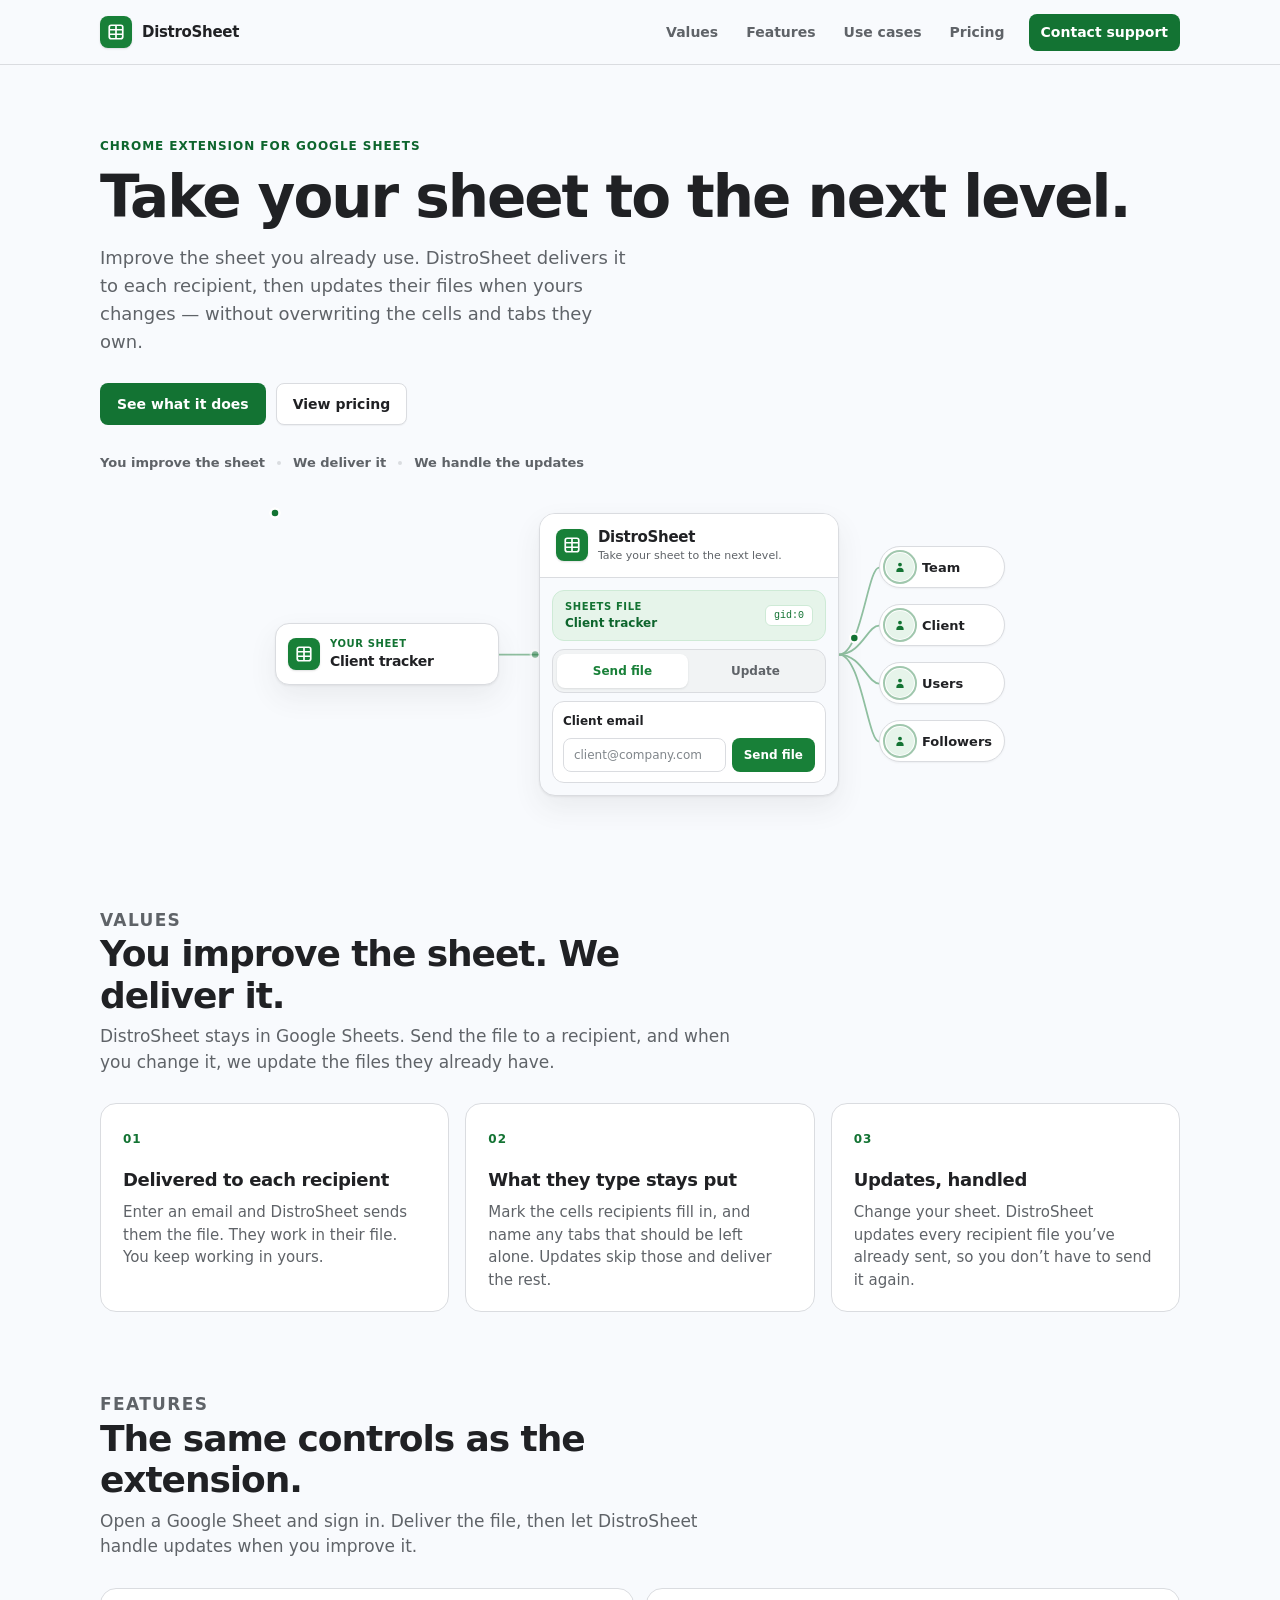
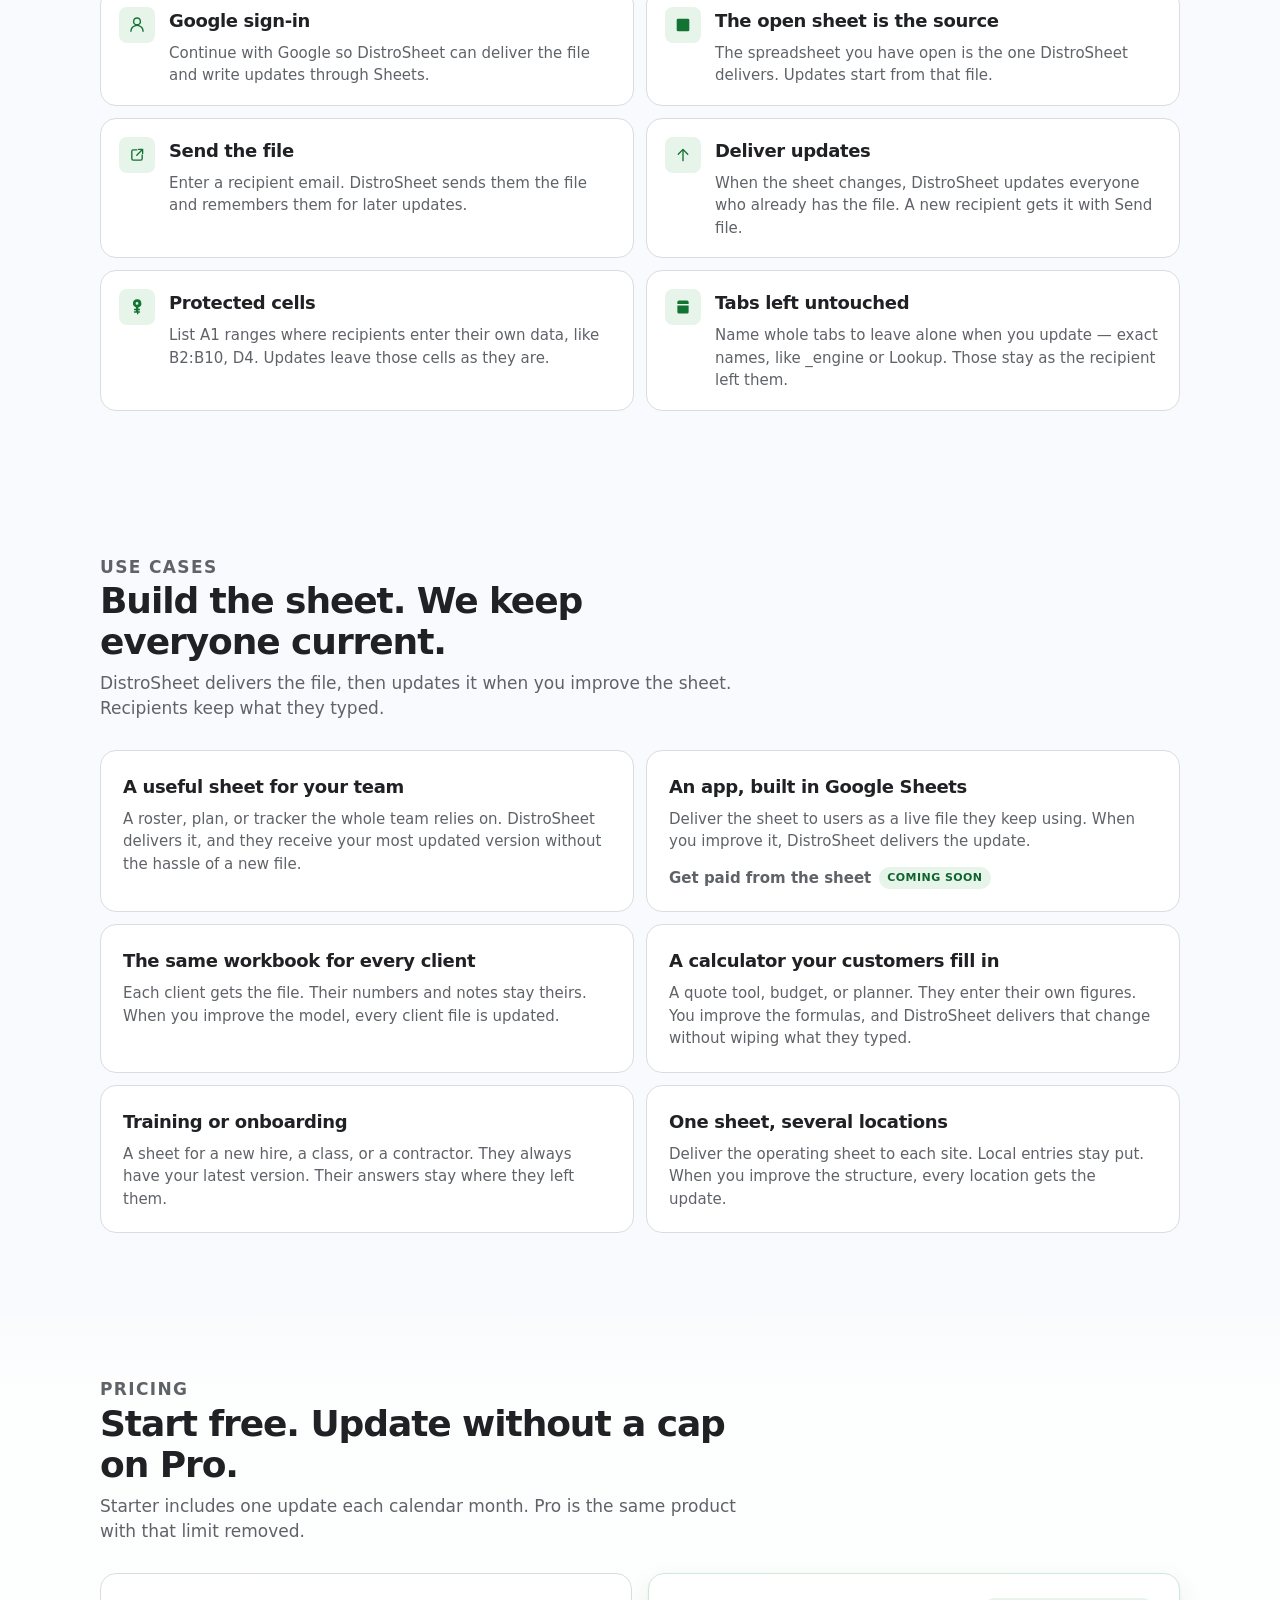
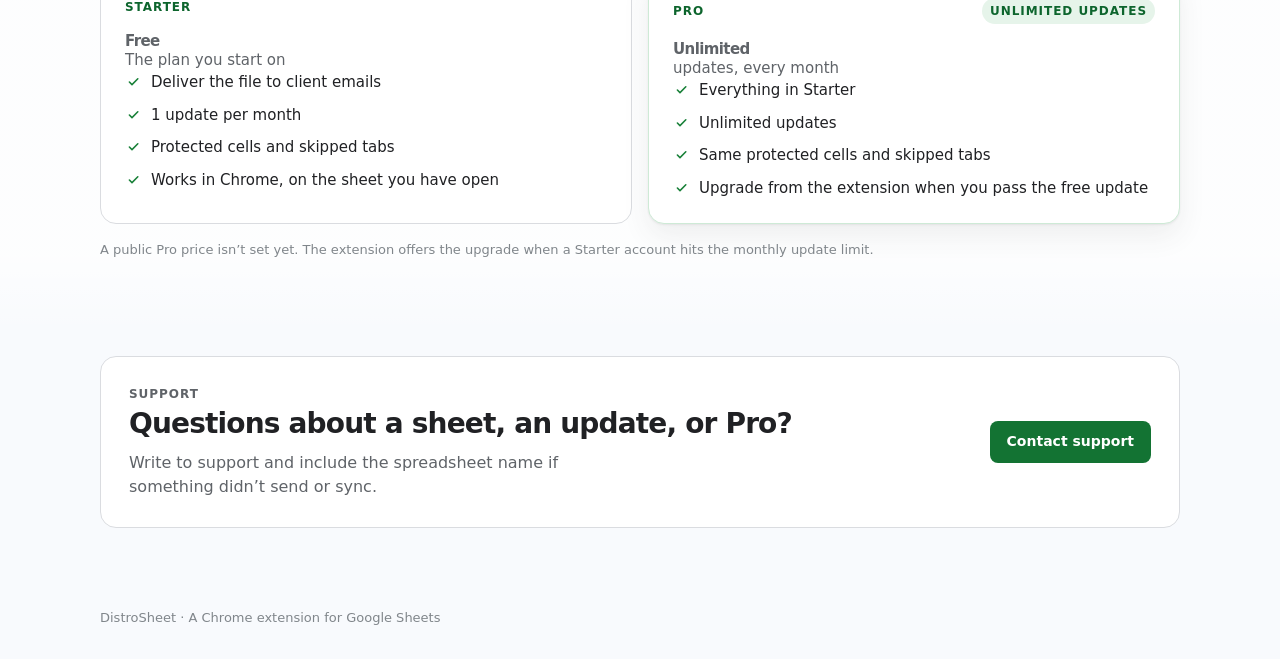
==== index.html @ d527580c "v1" ====
<!doctype html>
<html lang="en">
  <head>
    <meta charset="utf-8" />
    <meta name="viewport" content="width=device-width, initial-scale=1" />
    <title>DistroSheet — Take your sheet to the next level</title>
    <meta
      name="description"
      content="DistroSheet delivers your Google Sheet to each recipient and keeps their files up to date when you improve yours, without overwriting the cells and tabs they own."
    />
    <meta name="theme-color" content="#137333" />
    <link rel="icon" href="/favicon.svg" type="image/svg+xml" />
    <meta property="og:title" content="DistroSheet — Take your sheet to the next level" />
    <meta
      property="og:description"
      content="Improve the sheet. DistroSheet delivers it to each recipient and updates their files when yours changes."
    />
    <meta property="og:type" content="website" />
    <link rel="stylesheet" href="/styles.css?v=11" />
  </head>
  <body>
    <a class="skip" href="#main">Skip to content</a>

    <header class="site-header">
      <div class="wrap header-inner">
        <a class="brand" href="#top">
          <span class="brand-mark" aria-hidden="true">
            <svg viewBox="0 0 16 16" width="18" height="18" fill="none" aria-hidden="true">
              <rect x="2" y="2" width="12" height="12" rx="1.75" stroke="#fff" stroke-width="1.5"/>
              <path d="M2 6h12M2 10h12M8 2v12" stroke="#fff" stroke-width="1.5"/>
            </svg>
          </span>
          <span class="brand-name">DistroSheet</span>
        </a>

        <button
          class="menu-button"
          type="button"
          data-menu-button
          aria-expanded="false"
          aria-controls="site-nav"
          aria-label="Open menu"
        >
          <svg viewBox="0 0 20 20" width="18" height="18" fill="currentColor" aria-hidden="true">
            <path fill-rule="evenodd" d="M2 4.75A.75.75 0 012.75 4h14.5a.75.75 0 010 1.5H2.75A.75.75 0 012 4.75zM2 10a.75.75 0 01.75-.75h14.5a.75.75 0 010 1.5H2.75A.75.75 0 012 10zm0 5.25a.75.75 0 01.75-.75h14.5a.75.75 0 010 1.5H2.75a.75.75 0 01-.75-.75z" clip-rule="evenodd" />
          </svg>
        </button>

        <nav id="site-nav" class="nav" data-menu>
          <a href="#values">Values</a>
          <a href="#features">Features</a>
          <a href="#use-cases">Use cases</a>
          <a href="#pricing">Pricing</a>
          <a class="nav-contact" href="#contact">Contact support</a>
        </nav>
      </div>
    </header>

    <main id="main">
      <section class="hero" id="top">
        <div class="wrap hero-grid">
          <div>
            <p class="kicker">Chrome extension for Google Sheets</p>
            <h1>Take your sheet to the next level.</h1>
            <p class="lede">
              Improve the sheet you already use. DistroSheet delivers it to each
              recipient, then updates their files when yours changes — without
              overwriting the cells and tabs they own.
            </p>
            <div class="hero-actions">
              <a class="button button-primary" href="#features">See what it does</a>
              <a class="button button-secondary" href="#pricing">View pricing</a>
            </div>
            <ul class="facts">
              <li>You improve the sheet</li>
              <li>We deliver it</li>
              <li>We handle the updates</li>
            </ul>
          </div>

          <div class="hero-stage" data-routes>
            <svg class="routes" aria-hidden="true"></svg>
            <div class="project" data-project>
              <span class="brand-mark" aria-hidden="true">
                <svg viewBox="0 0 16 16" width="18" height="18" fill="none">
                  <rect x="2" y="2" width="12" height="12" rx="1.75" stroke="#fff" stroke-width="1.5"/>
                  <path d="M2 6h12M2 10h12M8 2v12" stroke="#fff" stroke-width="1.5"/>
                </svg>
              </span>
              <span>
                <small>Your sheet</small>
                <strong data-sheet-name>Client tracker</strong>
              </span>
            </div>
          <div class="mock" data-mock aria-hidden="false">
            <div class="mock-bar">
              <span class="brand-mark" aria-hidden="true">
                <svg viewBox="0 0 16 16" width="18" height="18" fill="none" aria-hidden="true">
                  <rect x="2" y="2" width="12" height="12" rx="1.75" stroke="#fff" stroke-width="1.5"/>
                  <path d="M2 6h12M2 10h12M8 2v12" stroke="#fff" stroke-width="1.5"/>
                </svg>
              </span>
              <div>
                <strong>DistroSheet</strong>
                <span>Take your sheet to the next level.</span>
              </div>
            </div>
            <div class="mock-body">
              <div class="sheet-chip">
                <div>
                  <small>Sheets file</small>
                  <strong>Client tracker</strong>
                </div>
                <span class="gid">gid:0</span>
              </div>

              <div class="segment" role="tablist" aria-label="Preview of the extension">
                <button type="button" role="tab" data-mock-tab="send" aria-selected="true">
                  Send file
                </button>
                <button type="button" role="tab" data-mock-tab="publish" aria-selected="false">
                  Update
                </button>
              </div>

              <div class="panel" role="tabpanel" data-mock-panel="send">
                <p>Client email</p>
                <div class="fake-field">
                  <span>client@company.com</span>
                  <b>Send file</b>
                </div>
              </div>

              <div class="panel" role="tabpanel" data-mock-panel="publish" hidden>
                <p>Update everyone who already has the file</p>
                <span class="publish-note">Tabs like _engine stay untouched.</span>
                <span class="publish-go">Deliver update <em>All recipients</em></span>
              </div>
            </div>
          </div>
            <ul class="recipients" aria-hidden="true">
              <li data-person data-slot="team">
                <span class="avatar">
                  <svg viewBox="0 0 20 20" width="14" height="14" fill="currentColor">
                    <path d="M10 9.25a2.75 2.75 0 100-5.5 2.75 2.75 0 000 5.5zM4.75 16.25a5.25 5.25 0 0110.5 0 .75.75 0 01-.75.75h-9a.75.75 0 01-.75-.75z"/>
                  </svg>
                </span>
                <span class="who">Team</span>
              </li>
              <li data-person data-slot="client">
                <span class="avatar">
                  <svg viewBox="0 0 20 20" width="14" height="14" fill="currentColor">
                    <path d="M10 9.25a2.75 2.75 0 100-5.5 2.75 2.75 0 000 5.5zM4.75 16.25a5.25 5.25 0 0110.5 0 .75.75 0 01-.75.75h-9a.75.75 0 01-.75-.75z"/>
                  </svg>
                </span>
                <span class="who">Client</span>
              </li>
              <li data-person data-slot="users">
                <span class="avatar">
                  <svg viewBox="0 0 20 20" width="14" height="14" fill="currentColor">
                    <path d="M10 9.25a2.75 2.75 0 100-5.5 2.75 2.75 0 000 5.5zM4.75 16.25a5.25 5.25 0 0110.5 0 .75.75 0 01-.75.75h-9a.75.75 0 01-.75-.75z"/>
                  </svg>
                </span>
                <span class="who">Users</span>
              </li>
              <li data-person data-slot="followers">
                <span class="avatar">
                  <svg viewBox="0 0 20 20" width="14" height="14" fill="currentColor">
                    <path d="M10 9.25a2.75 2.75 0 100-5.5 2.75 2.75 0 000 5.5zM4.75 16.25a5.25 5.25 0 0110.5 0 .75.75 0 01-.75.75h-9a.75.75 0 01-.75-.75z"/>
                  </svg>
                </span>
                <span class="who">Followers</span>
              </li>
            </ul>
          </div>
        </div>
      </section>

      <section class="section" id="values">
        <div class="wrap">
          <div class="section-head">
            <p class="kicker">Values</p>
            <h2>You improve the sheet. We deliver it.</h2>
            <p>
              DistroSheet stays in Google Sheets. Send the file to a recipient,
              and when you change it, we update the files they already have.
            </p>
          </div>
          <div class="values">
            <article class="value">
              <span class="value-index">01</span>
              <h3>Delivered to each recipient</h3>
              <p>
                Enter an email and DistroSheet sends them the file. They work in
                their file. You keep working in yours.
              </p>
            </article>
            <article class="value">
              <span class="value-index">02</span>
              <h3>What they type stays put</h3>
              <p>
                Mark the cells recipients fill in, and name any tabs that should be
                left alone. Updates skip those and deliver the rest.
              </p>
            </article>
            <article class="value">
              <span class="value-index">03</span>
              <h3>Updates, handled</h3>
              <p>
                Change your sheet. DistroSheet updates every recipient file you’ve
                already sent, so you don’t have to send it again.
              </p>
            </article>
          </div>
        </div>
      </section>

      <section class="section section-tight" id="features">
        <div class="wrap">
          <div class="section-head">
            <p class="kicker">Features</p>
            <h2>The same controls as the extension.</h2>
            <p>
              Open a Google Sheet and sign in. Deliver the file, then let
              DistroSheet handle updates when you improve it.
            </p>
          </div>
          <div class="features">
            <article class="feature">
              <span class="feature-icon" aria-hidden="true">
                <svg viewBox="0 0 20 20" width="18" height="18" fill="currentColor">
                  <path fill-rule="evenodd" d="M10 1.5a4.5 4.5 0 00-2.1 8.48A7.5 7.5 0 002.5 17a.75.75 0 001.5 0 6 6 0 0112 0 .75.75 0 001.5 0 7.5 7.5 0 00-5.4-7.02A4.5 4.5 0 0010 1.5zM7 6a3 3 0 116 0 3 3 0 01-6 0z" clip-rule="evenodd" />
                </svg>
              </span>
              <div>
                <h3>Google sign-in</h3>
                <p>
                  Continue with Google so DistroSheet can deliver the file and
                  write updates through Sheets.
                </p>
              </div>
            </article>
            <article class="feature">
              <span class="feature-icon" aria-hidden="true">
                <svg viewBox="0 0 20 20" width="18" height="18" fill="currentColor">
                  <path d="M3 4.5A1.5 1.5 0 014.5 3h11A1.5 1.5 0 0117 4.5v11a1.5 1.5 0 01-1.5 1.5h-11A1.5 1.5 0 013 15.5v-11z" />
                </svg>
              </span>
              <div>
                <h3>The open sheet is the source</h3>
                <p>
                  The spreadsheet you have open is the one DistroSheet delivers.
                  Updates start from that file.
                </p>
              </div>
            </article>
            <article class="feature">
              <span class="feature-icon" aria-hidden="true">
                <svg viewBox="0 0 20 20" width="18" height="18" fill="currentColor">
                  <path d="M3.5 5.75A2.25 2.25 0 015.75 3.5h4.2a.75.75 0 010 1.5h-4.2a.75.75 0 00-.75.75v8.5c0 .414.336.75.75.75h8.5a.75.75 0 00.75-.75v-4.2a.75.75 0 011.5 0v4.2A2.25 2.25 0 0114.25 16.5h-8.5A2.25 2.25 0 013.5 14.25v-8.5z" />
                  <path d="M11 3.75a.75.75 0 01.75-.75h4.5a.75.75 0 01.75.75v4.5a.75.75 0 01-1.5 0V5.56l-5.22 5.22a.75.75 0 11-1.06-1.06l5.22-5.22H11.75A.75.75 0 0111 3.75z" />
                </svg>
              </span>
              <div>
                <h3>Send the file</h3>
                <p>
                  Enter a recipient email. DistroSheet sends them the file and
                  remembers them for later updates.
                </p>
              </div>
            </article>
            <article class="feature">
              <span class="feature-icon" aria-hidden="true">
                <svg viewBox="0 0 20 20" width="18" height="18" fill="currentColor">
                  <path fill-rule="evenodd" d="M10 17a.75.75 0 01-.75-.75V5.612L5.29 9.77a.75.75 0 01-1.08-1.04l5.25-5.5a.75.75 0 011.08 0l5.25 5.5a.75.75 0 11-1.08 1.04l-3.96-4.158V16.25A.75.75 0 0110 17z" clip-rule="evenodd" />
                </svg>
              </span>
              <div>
                <h3>Deliver updates</h3>
                <p>
                  When the sheet changes, DistroSheet updates everyone who already
                  has the file. A new recipient gets it with Send file.
                </p>
              </div>
            </article>
            <article class="feature">
              <span class="feature-icon" aria-hidden="true">
                <svg viewBox="0 0 20 20" width="18" height="18" fill="currentColor">
                  <path fill-rule="evenodd" d="M10 1.5a4.5 4.5 0 00-1.2 8.84V12H7.25a.75.75 0 000 1.5h1.55v1.25H7.25a.75.75 0 000 1.5H10v1.25a.75.75 0 001.5 0V16.25h1.25a.75.75 0 000-1.5H11.5V13.5h1.25a.75.75 0 000-1.5H11.5v-1.66A4.5 4.5 0 0010 1.5zM8.5 6a1.5 1.5 0 113 0 1.5 1.5 0 01-3 0z" clip-rule="evenodd" />
                </svg>
              </span>
              <div>
                <h3>Protected cells</h3>
                <p>
                  List A1 ranges where recipients enter their own data, like
                  B2:B10, D4. Updates leave those cells as they are.
                </p>
              </div>
            </article>
            <article class="feature">
              <span class="feature-icon" aria-hidden="true">
                <svg viewBox="0 0 20 20" width="18" height="18" fill="currentColor">
                  <path d="M3.75 4.5A1.75 1.75 0 015.5 2.75h9A1.75 1.75 0 0116.25 4.5v2.25h-12.5V4.5zM3.75 8.25h12.5v7.25a1.75 1.75 0 01-1.75 1.75h-9a1.75 1.75 0 01-1.75-1.75V8.25z" />
                </svg>
              </span>
              <div>
                <h3>Tabs left untouched</h3>
                <p>
                  Name whole tabs to leave alone when you update — exact names, like
                  _engine or Lookup. Those stay as the recipient left them.
                </p>
              </div>
            </article>
          </div>
        </div>
      </section>

      <section class="section" id="use-cases">
        <div class="wrap">
          <div class="section-head">
            <p class="kicker">Use cases</p>
            <h2>Build the sheet. We keep everyone current.</h2>
            <p>
              DistroSheet delivers the file, then updates it when you improve
              the sheet. Recipients keep what they typed.
            </p>
          </div>
          <div class="usecases">
            <article class="usecase">
              <h3>A useful sheet for your team</h3>
              <p>
                A roster, plan, or tracker the whole team relies on. DistroSheet
                delivers it, and they receive your most updated version without
                the hassle of a new file.
              </p>
            </article>
            <article class="usecase">
              <h3>An app, built in Google Sheets</h3>
              <p>
                Deliver the sheet to users as a live file they keep using. When
                you improve it, DistroSheet delivers the update.
              </p>
              <p class="usecase-soon">Get paid from the sheet <span>Coming soon</span></p>
            </article>
            <article class="usecase">
              <h3>The same workbook for every client</h3>
              <p>
                Each client gets the file. Their numbers and notes stay theirs.
                When you improve the model, every client file is updated.
              </p>
            </article>
            <article class="usecase">
              <h3>A calculator your customers fill in</h3>
              <p>
                A quote tool, budget, or planner. They enter their own figures.
                You improve the formulas, and DistroSheet delivers that change
                without wiping what they typed.
              </p>
            </article>
            <article class="usecase">
              <h3>Training or onboarding</h3>
              <p>
                A sheet for a new hire, a class, or a contractor. They always
                have your latest version. Their answers stay where they left them.
              </p>
            </article>
            <article class="usecase">
              <h3>One sheet, several locations</h3>
              <p>
                Deliver the operating sheet to each site. Local entries stay put.
                When you improve the structure, every location gets the update.
              </p>
            </article>
          </div>
        </div>
      </section>

      <section class="section pricing" id="pricing">
        <div class="wrap">
          <div class="section-head">
            <p class="kicker">Pricing</p>
            <h2>Start free. Update without a cap on Pro.</h2>
            <p>
              Starter includes one update each calendar month. Pro is the same
              product with that limit removed.
            </p>
          </div>
          <div class="plans">
            <article class="plan">
              <div class="plan-label">
                <span>Starter</span>
              </div>
              <p class="price">Free</p>
              <p class="price-note">The plan you start on</p>
              <ul>
                <li>
                  <svg viewBox="0 0 20 20" width="16" height="16" fill="currentColor" aria-hidden="true"><path fill-rule="evenodd" d="M16.704 5.29a1 1 0 010 1.42l-7.25 7.25a1 1 0 01-1.42 0l-3.25-3.25a1 1 0 111.42-1.42l2.54 2.54 6.54-6.54a1 1 0 011.42 0z" clip-rule="evenodd"/></svg>
                  Deliver the file to client emails
                </li>
                <li>
                  <svg viewBox="0 0 20 20" width="16" height="16" fill="currentColor" aria-hidden="true"><path fill-rule="evenodd" d="M16.704 5.29a1 1 0 010 1.42l-7.25 7.25a1 1 0 01-1.42 0l-3.25-3.25a1 1 0 111.42-1.42l2.54 2.54 6.54-6.54a1 1 0 011.42 0z" clip-rule="evenodd"/></svg>
                  1 update per month
                </li>
                <li>
                  <svg viewBox="0 0 20 20" width="16" height="16" fill="currentColor" aria-hidden="true"><path fill-rule="evenodd" d="M16.704 5.29a1 1 0 010 1.42l-7.25 7.25a1 1 0 01-1.42 0l-3.25-3.25a1 1 0 111.42-1.42l2.54 2.54 6.54-6.54a1 1 0 011.42 0z" clip-rule="evenodd"/></svg>
                  Protected cells and skipped tabs
                </li>
                <li>
                  <svg viewBox="0 0 20 20" width="16" height="16" fill="currentColor" aria-hidden="true"><path fill-rule="evenodd" d="M16.704 5.29a1 1 0 010 1.42l-7.25 7.25a1 1 0 01-1.42 0l-3.25-3.25a1 1 0 111.42-1.42l2.54 2.54 6.54-6.54a1 1 0 011.42 0z" clip-rule="evenodd"/></svg>
                  Works in Chrome, on the sheet you have open
                </li>
              </ul>
            </article>
            <article class="plan plan-pro">
              <div class="plan-label">
                <span>Pro</span>
                <span class="badge">Unlimited updates</span>
              </div>
              <p class="price">Unlimited</p>
              <p class="price-note">updates, every month</p>
              <ul>
                <li>
                  <svg viewBox="0 0 20 20" width="16" height="16" fill="currentColor" aria-hidden="true"><path fill-rule="evenodd" d="M16.704 5.29a1 1 0 010 1.42l-7.25 7.25a1 1 0 01-1.42 0l-3.25-3.25a1 1 0 111.42-1.42l2.54 2.54 6.54-6.54a1 1 0 011.42 0z" clip-rule="evenodd"/></svg>
                  Everything in Starter
                </li>
                <li>
                  <svg viewBox="0 0 20 20" width="16" height="16" fill="currentColor" aria-hidden="true"><path fill-rule="evenodd" d="M16.704 5.29a1 1 0 010 1.42l-7.25 7.25a1 1 0 01-1.42 0l-3.25-3.25a1 1 0 111.42-1.42l2.54 2.54 6.54-6.54a1 1 0 011.42 0z" clip-rule="evenodd"/></svg>
                  Unlimited updates
                </li>
                <li>
                  <svg viewBox="0 0 20 20" width="16" height="16" fill="currentColor" aria-hidden="true"><path fill-rule="evenodd" d="M16.704 5.29a1 1 0 010 1.42l-7.25 7.25a1 1 0 01-1.42 0l-3.25-3.25a1 1 0 111.42-1.42l2.54 2.54 6.54-6.54a1 1 0 011.42 0z" clip-rule="evenodd"/></svg>
                  Same protected cells and skipped tabs
                </li>
                <li>
                  <svg viewBox="0 0 20 20" width="16" height="16" fill="currentColor" aria-hidden="true"><path fill-rule="evenodd" d="M16.704 5.29a1 1 0 010 1.42l-7.25 7.25a1 1 0 01-1.42 0l-3.25-3.25a1 1 0 111.42-1.42l2.54 2.54 6.54-6.54a1 1 0 011.42 0z" clip-rule="evenodd"/></svg>
                  Upgrade from the extension when you pass the free update
                </li>
              </ul>
            </article>
          </div>
          <p class="fine-print">
            A public Pro price isn’t set yet. The extension offers the upgrade when a Starter account hits the monthly update limit.
          </p>
        </div>
      </section>

      <section class="section contact" id="contact">
        <div class="wrap">
          <div class="contact-panel">
            <div>
              <p class="kicker">Support</p>
              <h2>Questions about a sheet, an update, or Pro?</h2>
              <p>
                Write to support and include the spreadsheet name if something
                didn’t send or sync.
              </p>
            </div>
            <a
              class="button button-primary"
              href="mailto:support@distrosheet.com?subject=DistroSheet%20support"
            >
              Contact support
            </a>
          </div>
        </div>
      </section>
    </main>

    <footer class="site-footer">
      <div class="wrap">
        <p>DistroSheet · A Chrome extension for Google Sheets</p>
      </div>
    </footer>

    <script src="/main.js?v=9"></script>
  </body>
</html>
---- styles.css ----
:root {
  --bg: #f8fafd;
  --text: #202124;
  --muted: #5f6368;
  --faint: #80868b;
  --line: #dadce0;
  --chip: #f1f3f4;
  --white: #ffffff;
  --green: #188038;
  --green-button: #137333;
  --green-deep: #0d652d;
  --green-soft: #e6f4ea;
  --green-line: #ceead6;
  --shadow: 0 1px 2px rgba(60, 64, 67, 0.08), 0 12px 28px rgba(60, 64, 67, 0.08);
  --radius: 12px;
  --max: 1080px;
  --font: "Segoe UI", Roboto, system-ui, -apple-system, sans-serif;
}

*,
*::before,
*::after {
  box-sizing: border-box;
}

html {
  scroll-behavior: smooth;
  scroll-padding-top: 76px;
}

body {
  margin: 0;
  background: var(--bg);
  color: var(--text);
  font-family: var(--font);
  font-size: 16px;
  line-height: 1.5;
  -webkit-font-smoothing: antialiased;
}

img,
svg {
  display: block;
}

a {
  color: inherit;
}

button,
input {
  font: inherit;
}

.skip {
  position: absolute;
  left: 12px;
  top: 8px;
  z-index: 20;
  transform: translateY(-140%);
  background: var(--white);
  color: var(--text);
  border: 1px solid var(--line);
  border-radius: 8px;
  padding: 8px 12px;
  text-decoration: none;
}

.skip:focus {
  transform: none;
}

.wrap {
  width: min(var(--max), calc(100% - 40px));
  margin-inline: auto;
}

.site-header {
  position: sticky;
  top: 0;
  z-index: 10;
  background: rgba(248, 250, 253, 0.92);
  border-bottom: 1px solid var(--line);
  backdrop-filter: blur(12px);
}

.header-inner {
  display: flex;
  align-items: center;
  justify-content: space-between;
  min-height: 64px;
  gap: 16px;
}

.brand {
  display: flex;
  align-items: center;
  gap: 10px;
  text-decoration: none;
  color: var(--text);
}

.brand-mark {
  display: grid;
  place-items: center;
  width: 32px;
  height: 32px;
  border-radius: 8px;
  background: var(--green);
  color: #fff;
  box-shadow: 0 1px 2px rgba(60, 64, 67, 0.16);
}

.mock .brand-mark {
  color: #fff;
}

.brand-name {
  font-size: 15px;
  font-weight: 650;
  letter-spacing: -0.02em;
}

.nav {
  display: flex;
  align-items: center;
  gap: 4px;
}

.nav a {
  text-decoration: none;
  color: var(--muted);
  font-size: 14px;
  font-weight: 600;
  padding: 8px 12px;
  border-radius: 8px;
}

.nav a:hover {
  color: var(--text);
  background: var(--chip);
}

.nav-contact {
  margin-left: 8px;
  background: var(--green-button) !important;
  color: white !important;
}

.nav-contact:hover {
  background: var(--green-deep) !important;
}

.menu-button {
  display: none;
  width: 40px;
  height: 40px;
  border: 1px solid var(--line);
  border-radius: 999px;
  background: var(--white);
  color: var(--muted);
  cursor: pointer;
}

.menu-button:hover {
  color: var(--text);
  background: var(--chip);
}

.hero {
  padding: 72px 0 40px;
}

.hero-grid {
  display: flex;
  flex-direction: column;
  align-items: stretch;
  gap: 40px;
}

.hero-stage {
  position: relative;
  display: grid;
  grid-template-columns: auto auto auto;
  grid-template-areas: "sheet distro people";
  justify-content: center;
  align-items: center;
  column-gap: 40px;
  margin-inline: auto;
}

.project {
  grid-area: sheet;
  position: relative;
  z-index: 1;
  display: flex;
  align-items: center;
  gap: 10px;
  padding: 12px 14px 12px 12px;
  border: 1px solid var(--line);
  border-radius: 14px;
  background: var(--white);
  box-shadow: var(--shadow);
}

.project small {
  display: block;
  color: var(--green-button);
  font-size: 10px;
  font-weight: 700;
  letter-spacing: 0.06em;
  text-transform: uppercase;
}

.project strong {
  display: block;
  min-width: 11em;
  font-size: 14px;
  letter-spacing: -0.02em;
  white-space: nowrap;
  transition: opacity 0.22s ease;
}

.project strong.is-fading {
  opacity: 0;
}

.hero-stage .mock {
  grid-area: distro;
  width: 300px;
}

.routes {
  position: absolute;
  inset: 0;
  width: 100%;
  height: 100%;
  overflow: visible;
  pointer-events: none;
  z-index: 0;
}

.recipients {
  display: flex;
  flex-direction: column;
  grid-area: people;
  gap: 16px;
  justify-content: center;
  margin: 0;
  padding: 0;
  list-style: none;
}

.recipients li {
  position: relative;
  z-index: 1;
  display: flex;
  align-items: center;
  gap: 8px;
  padding: 6px 12px 6px 6px;
  border: 1px solid var(--line);
  border-radius: 999px;
  background: var(--white);
  box-shadow: 0 1px 2px rgba(60, 64, 67, 0.06);
}

.avatar {
  position: relative;
  display: grid;
  place-items: center;
  width: 28px;
  height: 28px;
  border-radius: 999px;
  background: var(--green-soft);
  color: var(--green-button);
}

.who {
  color: var(--text);
  font-size: 13px;
  font-weight: 650;
}

@media (prefers-reduced-motion: no-preference) {
  .recipients li:nth-child(1) .avatar::after,
  .recipients li:nth-child(2) .avatar::after,
  .recipients li:nth-child(3) .avatar::after,
  .recipients li:nth-child(4) .avatar::after {
    content: "";
    position: absolute;
    inset: -3px;
    border: 2px solid rgba(19, 115, 51, 0.4);
    border-radius: 999px;
    animation: arrive 3.2s ease-out infinite;
  }

  .recipients li:nth-child(2) .avatar::after {
    animation-delay: 0.85s;
  }

  .recipients li:nth-child(3) .avatar::after {
    animation-delay: 1.7s;
  }

  .recipients li:nth-child(4) .avatar::after {
    animation-delay: 2.55s;
  }
}

@keyframes arrive {
  0%,
  62% {
    opacity: 0;
    transform: scale(0.86);
  }

  74% {
    opacity: 1;
  }

  100% {
    opacity: 0;
    transform: scale(1.28);
  }
}

.kicker {
  margin: 0 0 12px;
  color: var(--green-deep);
  font-size: 12px;
  font-weight: 700;
  letter-spacing: 0.08em;
  text-transform: uppercase;
}

h1,
h2,
h3,
p {
  margin-top: 0;
}

h1 {
  margin-bottom: 16px;
  font-size: clamp(40px, 5vw, 58px);
  line-height: 1.05;
  letter-spacing: -0.035em;
  font-weight: 650;
}

.lede {
  max-width: 540px;
  margin-bottom: 28px;
  color: var(--muted);
  font-size: 18px;
  line-height: 1.55;
}

.hero-actions {
  display: flex;
  flex-wrap: wrap;
  gap: 10px;
  margin-bottom: 28px;
}

.button {
  display: inline-flex;
  align-items: center;
  justify-content: center;
  min-height: 42px;
  padding: 0 16px;
  border-radius: 8px;
  border: 1px solid transparent;
  text-decoration: none;
  font-size: 14px;
  font-weight: 650;
  cursor: pointer;
}

.button-primary {
  background: var(--green-button);
  color: white;
}

.button-primary:hover {
  background: var(--green-deep);
}

.button-secondary {
  background: var(--white);
  color: var(--text);
  border-color: var(--line);
  box-shadow: 0 1px 1px rgba(60, 64, 67, 0.06);
}

.button-secondary:hover {
  background: var(--bg);
}

.facts {
  display: flex;
  flex-wrap: wrap;
  gap: 8px 0;
  margin: 0;
  padding: 0;
  list-style: none;
  color: var(--muted);
  font-size: 13px;
  font-weight: 600;
}

.facts li {
  display: flex;
  align-items: center;
}

.facts li + li::before {
  content: "";
  width: 4px;
  height: 4px;
  margin: 0 12px;
  border-radius: 999px;
  background: var(--line);
}

.mock {
  position: relative;
  z-index: 1;
  width: 300px;
  margin: 0;
  background: var(--bg);
  border: 1px solid var(--line);
  border-radius: 16px;
  box-shadow: var(--shadow);
  overflow: hidden;
}

.mock-bar {
  display: flex;
  align-items: center;
  gap: 10px;
  padding: 12px 16px;
  background: var(--white);
  border-bottom: 1px solid var(--line);
}

.mock-bar strong {
  display: block;
  font-size: 15px;
  letter-spacing: -0.02em;
}

.mock-bar > div span {
  display: block;
  color: var(--muted);
  font-size: 11px;
}

.mock-body {
  display: flex;
  flex-direction: column;
  gap: 8px;
  padding: 12px;
}

.sheet-chip {
  display: flex;
  align-items: center;
  justify-content: space-between;
  gap: 8px;
  padding: 8px 12px;
  border: 1px solid var(--green-line);
  border-radius: var(--radius);
  background: var(--green-soft);
}

.sheet-chip small {
  display: block;
  color: var(--green-button);
  font-size: 10px;
  font-weight: 700;
  letter-spacing: 0.06em;
  text-transform: uppercase;
}

.sheet-chip strong {
  display: block;
  color: var(--green-deep);
  font-size: 12px;
}

.gid {
  flex-shrink: 0;
  padding: 2px 8px;
  border: 1px solid var(--green-line);
  border-radius: 6px;
  background: var(--white);
  color: var(--green-button);
  font-family: ui-monospace, SFMono-Regular, Menlo, monospace;
  font-size: 10px;
}

.segment {
  display: grid;
  grid-template-columns: 1fr 1fr;
  gap: 2px;
  padding: 4px;
  border: 1px solid var(--line);
  border-radius: var(--radius);
  background: var(--chip);
}

.segment button {
  border: 0;
  border-radius: 8px;
  background: transparent;
  color: var(--muted);
  padding: 8px;
  font-size: 12px;
  font-weight: 650;
  cursor: pointer;
}

.segment button[aria-selected="true"] {
  background: var(--white);
  color: var(--green);
  box-shadow: 0 1px 2px rgba(60, 64, 67, 0.12);
}

.panel {
  padding: 10px;
  border: 1px solid var(--line);
  border-radius: var(--radius);
  background: var(--white);
}

.panel p {
  margin-bottom: 8px;
  color: var(--text);
  font-size: 12px;
  font-weight: 650;
}

.fake-field {
  display: flex;
  gap: 6px;
}

.fake-field span,
.publish-note {
  color: var(--faint);
  font-size: 12px;
  font-weight: 500;
}

.fake-field span {
  flex: 1;
  padding: 7px 10px;
  border: 1px solid var(--line);
  border-radius: 8px;
  background: var(--white);
}

.fake-field b,
.publish-go {
  display: inline-flex;
  align-items: center;
  border-radius: 8px;
  background: var(--green);
  color: white;
  font-size: 12px;
  font-weight: 650;
}

.fake-field b {
  padding: 7px 12px;
}

.publish-go {
  width: 100%;
  justify-content: space-between;
  margin-top: 8px;
  padding: 10px 12px;
  border-radius: var(--radius);
}

.publish-go em {
  border-radius: 6px;
  background: rgba(255, 255, 255, 0.2);
  padding: 2px 6px;
  font-style: normal;
  font-size: 10px;
}

.section {
  padding: 72px 0;
}

.section-tight {
  padding-top: 8px;
}

.section-head {
  max-width: 640px;
  margin-bottom: 28px;
}

.section-head h2 {
  margin-bottom: 8px;
  font-size: clamp(28px, 3vw, 36px);
  letter-spacing: -0.03em;
  line-height: 1.15;
  font-weight: 650;
}

.section-head p {
  margin-bottom: 0;
  color: var(--muted);
  font-size: 17px;
}

.values {
  display: grid;
  grid-template-columns: repeat(3, 1fr);
  gap: 16px;
}

.value,
.feature,
.plan {
  background: var(--white);
  border: 1px solid var(--line);
  border-radius: 16px;
}

.value {
  padding: 22px 22px 20px;
}

.value-index {
  display: inline-flex;
  margin-bottom: 18px;
  color: var(--green-button);
  font-size: 12px;
  font-weight: 700;
  letter-spacing: 0.08em;
}

.value h3,
.feature h3,
.plan h3 {
  margin-bottom: 8px;
  font-size: 18px;
  letter-spacing: -0.02em;
  font-weight: 650;
}

.value p,
.feature p,
.plan p {
  margin-bottom: 0;
  color: var(--muted);
  font-size: 15px;
}

.usecases {
  display: grid;
  grid-template-columns: 1fr 1fr;
  gap: 12px;
}

.usecase {
  padding: 22px;
  background: var(--white);
  border: 1px solid var(--line);
  border-radius: 16px;
}

.usecase h3 {
  margin-bottom: 8px;
  font-size: 18px;
  letter-spacing: -0.02em;
  font-weight: 650;
}

.usecase p {
  margin-bottom: 0;
  color: var(--muted);
  font-size: 15px;
}

.usecase-soon {
  display: flex;
  flex-wrap: wrap;
  align-items: center;
  gap: 8px;
  margin-top: 14px;
  color: var(--text);
  font-size: 14px;
  font-weight: 650;
}

.usecase-soon span {
  border-radius: 999px;
  background: var(--green-soft);
  color: var(--green-deep);
  padding: 3px 8px;
  font-size: 11px;
  font-weight: 700;
  letter-spacing: 0.04em;
  text-transform: uppercase;
}

.features {
  display: grid;
  grid-template-columns: 1fr 1fr;
  gap: 12px;
}

.feature {
  display: grid;
  grid-template-columns: auto 1fr;
  gap: 14px;
  padding: 18px;
}

.feature-icon {
  display: grid;
  place-items: center;
  width: 36px;
  height: 36px;
  border-radius: 8px;
  background: var(--green-soft);
  color: var(--green-button);
}

.pricing {
  background:
    linear-gradient(to bottom, transparent, rgba(255, 255, 255, 0.7) 12%, rgba(255, 255, 255, 0.7) 88%, transparent);
}

.plans {
  display: grid;
  grid-template-columns: 1fr 1fr;
  gap: 16px;
  align-items: stretch;
}

.plan {
  padding: 24px;
}

.plan-pro {
  border-color: var(--green-line);
  box-shadow: var(--shadow);
}

.plan-label {
  display: flex;
  align-items: center;
  justify-content: space-between;
  gap: 12px;
  margin-bottom: 18px;
}

.plan-label span {
  color: var(--green-deep);
  font-size: 12px;
  font-weight: 700;
  letter-spacing: 0.08em;
  text-transform: uppercase;
}

.badge {
  border-radius: 999px;
  background: var(--green-soft);
  color: var(--green-deep);
  padding: 4px 8px;
  font-size: 11px;
  font-weight: 700;
}

.price {
  margin-bottom: 4px;
  font-size: 40px;
  letter-spacing: -0.04em;
  line-height: 1;
  font-weight: 650;
}

.price-note {
  margin-bottom: 18px;
  color: var(--muted);
  font-size: 14px;
}

.plan ul {
  margin: 0;
  padding: 0;
  list-style: none;
  display: flex;
  flex-direction: column;
  gap: 10px;
}

.plan li {
  display: flex;
  gap: 10px;
  align-items: flex-start;
  color: var(--text);
  font-size: 15px;
}

.plan li svg {
  flex-shrink: 0;
  margin-top: 3px;
  color: var(--green);
}

.fine-print {
  margin: 16px 0 0;
  color: var(--faint);
  font-size: 13px;
}

.contact {
  padding-top: 24px;
}

.contact-panel {
  display: flex;
  align-items: center;
  justify-content: space-between;
  gap: 24px;
  padding: 28px;
  border: 1px solid var(--line);
  border-radius: 16px;
  background: var(--white);
}

.contact-panel h2 {
  margin-bottom: 6px;
  font-size: 28px;
  letter-spacing: -0.03em;
  font-weight: 650;
}

.contact-panel p {
  margin: 0;
  max-width: 460px;
  color: var(--muted);
}

.site-footer {
  padding: 8px 0 32px;
}

.site-footer p {
  margin: 0;
  color: var(--faint);
  font-size: 13px;
}

:focus-visible {
  outline: 2px solid rgba(24, 128, 56, 0.45);
  outline-offset: 2px;
}

@media (max-width: 860px) {
  .menu-button {
    display: grid;
    place-items: center;
  }

  .nav {
    display: none;
    position: absolute;
    left: 20px;
    right: 20px;
    top: 64px;
    flex-direction: column;
    align-items: stretch;
    padding: 8px;
    border: 1px solid var(--line);
    border-radius: 12px;
    background: var(--white);
    box-shadow: var(--shadow);
  }

  .nav.is-open {
    display: flex;
  }

  .nav-contact {
    margin-left: 0;
    text-align: center;
  }

  .hero {
    padding-top: 40px;
  }

  .hero-grid,
  .values,
  .features,
  .usecases,
  .plans,
  .contact-panel {
    grid-template-columns: 1fr;
    display: grid;
  }

  .hero-grid {
    grid-template-columns: 1fr;
  }

  .hero-stage {
    width: min(100%, 340px);
    margin-inline: auto;
    grid-template-columns: 1fr;
    grid-template-areas:
      "sheet"
      "distro"
      "people";
    justify-items: center;
    row-gap: 28px;
  }

  .hero-stage .mock {
    width: min(100%, 320px);
  }

  .mock {
    margin-inline: auto;
  }

  .recipients {
    display: flex;
    grid-area: people;
    flex-direction: row;
    flex-wrap: wrap;
    justify-content: center;
    gap: 10px;
    width: 100%;
  }

  .contact-panel {
    display: flex;
    flex-direction: column;
    align-items: flex-start;
  }
}

@media (max-width: 560px) {
  .wrap {
    width: min(var(--max), calc(100% - 32px));
  }

  h1 {
    font-size: 36px;
  }

  .facts {
    flex-direction: column;
    align-items: flex-start;
    gap: 6px;
  }

  .facts li + li::before {
    display: none;
  }
}

@media (prefers-reduced-motion: reduce) {
  html {
    scroll-behavior: auto;
  }
}
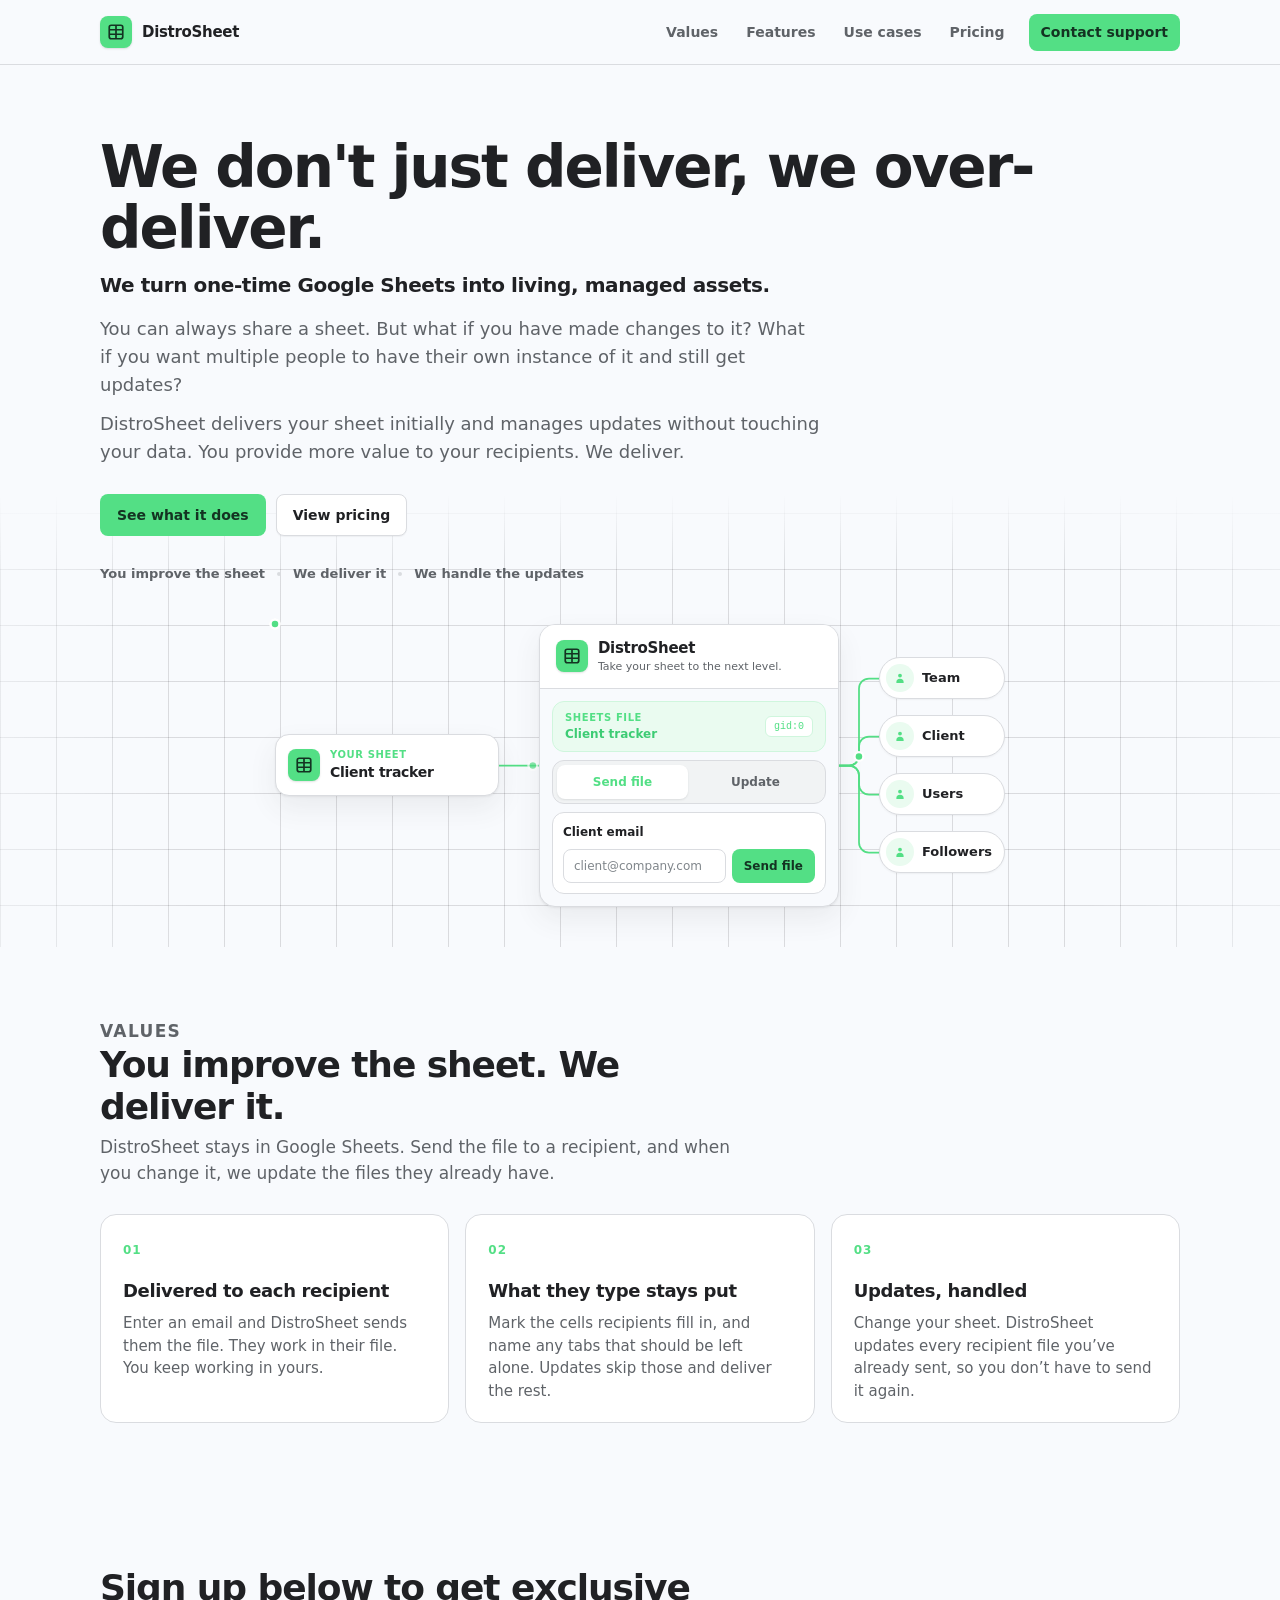
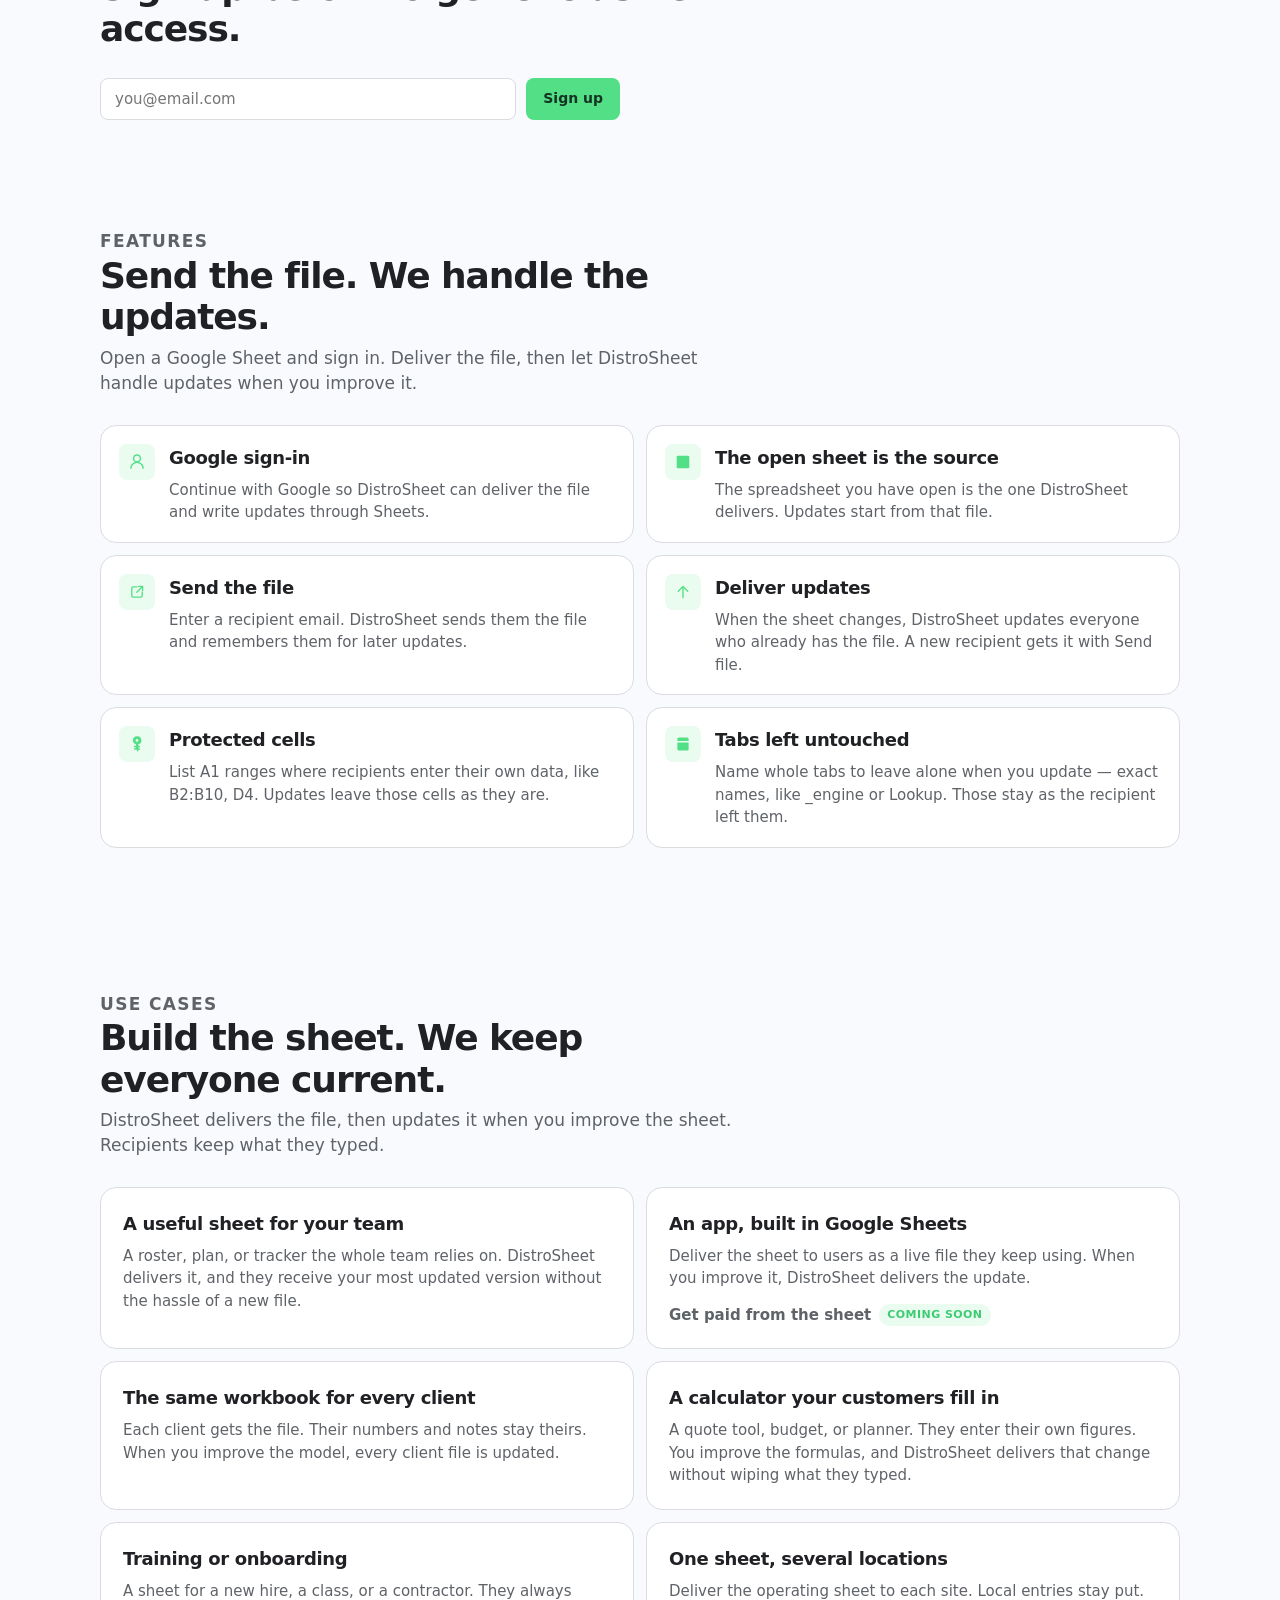
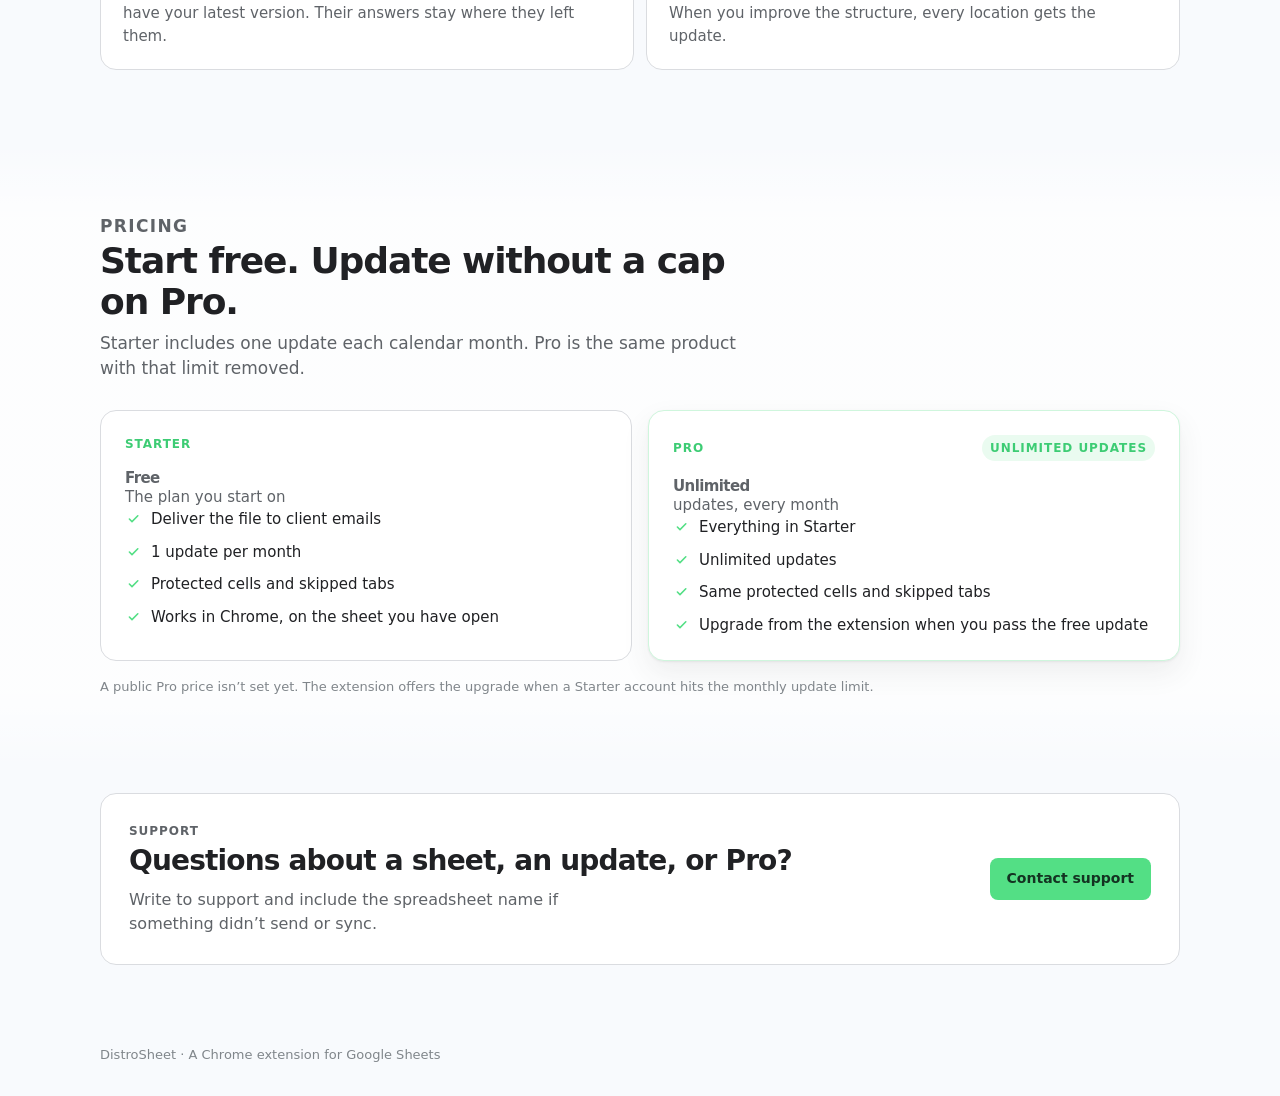
==== commit 6b77a043: "Update the landing page and collect exclusive-access signups. Co-authored-by: Cursor <cursoragent@cu" ====
--- a/index.html
+++ b/index.html
@@ -8,7 +8,7 @@
       name="description"
       content="DistroSheet delivers your Google Sheet to each recipient and keeps their files up to date when you improve yours, without overwriting the cells and tabs they own."
     />
-    <meta name="theme-color" content="#137333" />
+    <meta name="theme-color" content="#53DF85" />
     <link rel="icon" href="/favicon.svg" type="image/svg+xml" />
     <meta property="og:title" content="DistroSheet — Take your sheet to the next level" />
     <meta
@@ -16,7 +16,7 @@
       content="Improve the sheet. DistroSheet delivers it to each recipient and updates their files when yours changes."
     />
     <meta property="og:type" content="website" />
-    <link rel="stylesheet" href="/styles.css?v=11" />
+    <link rel="stylesheet" href="/styles.css?v=25" />
   </head>
   <body>
     <a class="skip" href="#main">Skip to content</a>
@@ -26,8 +26,8 @@
         <a class="brand" href="#top">
           <span class="brand-mark" aria-hidden="true">
             <svg viewBox="0 0 16 16" width="18" height="18" fill="none" aria-hidden="true">
-              <rect x="2" y="2" width="12" height="12" rx="1.75" stroke="#fff" stroke-width="1.5"/>
-              <path d="M2 6h12M2 10h12M8 2v12" stroke="#fff" stroke-width="1.5"/>
+              <rect x="2" y="2" width="12" height="12" rx="1.75" stroke="currentColor" stroke-width="1.5"/>
+              <path d="M2 6h12M2 10h12M8 2v12" stroke="currentColor" stroke-width="1.5"/>
             </svg>
           </span>
           <span class="brand-name">DistroSheet</span>
@@ -60,12 +60,15 @@
       <section class="hero" id="top">
         <div class="wrap hero-grid">
           <div>
-            <p class="kicker">Chrome extension for Google Sheets</p>
-            <h1>Take your sheet to the next level.</h1>
+            <h1>We don't just deliver, we over-deliver.</h1>
+            <p class="subtitle">We turn one-time Google Sheets into living, managed assets.</p>
             <p class="lede">
-              Improve the sheet you already use. DistroSheet delivers it to each
-              recipient, then updates their files when yours changes — without
-              overwriting the cells and tabs they own.
+              You can always share a sheet. But what if you have made changes to it?
+              What if you want multiple people to have their own instance of it and still get updates?
+            </p>
+            <p class="lede">
+              DistroSheet delivers your sheet initially and manages updates without
+              touching your data. You provide more value to your recipients. We deliver.
             </p>
             <div class="hero-actions">
               <a class="button button-primary" href="#features">See what it does</a>
@@ -83,8 +86,8 @@
             <div class="project" data-project>
               <span class="brand-mark" aria-hidden="true">
                 <svg viewBox="0 0 16 16" width="18" height="18" fill="none">
-                  <rect x="2" y="2" width="12" height="12" rx="1.75" stroke="#fff" stroke-width="1.5"/>
-                  <path d="M2 6h12M2 10h12M8 2v12" stroke="#fff" stroke-width="1.5"/>
+                  <rect x="2" y="2" width="12" height="12" rx="1.75" stroke="currentColor" stroke-width="1.5"/>
+                  <path d="M2 6h12M2 10h12M8 2v12" stroke="currentColor" stroke-width="1.5"/>
                 </svg>
               </span>
               <span>
@@ -96,8 +99,8 @@
             <div class="mock-bar">
               <span class="brand-mark" aria-hidden="true">
                 <svg viewBox="0 0 16 16" width="18" height="18" fill="none" aria-hidden="true">
-                  <rect x="2" y="2" width="12" height="12" rx="1.75" stroke="#fff" stroke-width="1.5"/>
-                  <path d="M2 6h12M2 10h12M8 2v12" stroke="#fff" stroke-width="1.5"/>
+                  <rect x="2" y="2" width="12" height="12" rx="1.75" stroke="currentColor" stroke-width="1.5"/>
+                  <path d="M2 6h12M2 10h12M8 2v12" stroke="currentColor" stroke-width="1.5"/>
                 </svg>
               </span>
               <div>
@@ -215,11 +218,34 @@
         </div>
       </section>
 
+      <section class="section" id="access">
+        <div class="wrap">
+          <div class="section-head">
+            <h2>Sign up below to get exclusive access.</h2>
+          </div>
+          <form class="access-form" data-access-form>
+            <label class="sr-only" for="access-email">Email</label>
+            <div class="access-row">
+              <input
+                id="access-email"
+                name="email"
+                type="email"
+                autocomplete="email"
+                required
+                placeholder="you@email.com"
+              />
+              <button class="button button-primary" type="submit">Sign up</button>
+            </div>
+            <p class="access-status" data-access-status role="status"></p>
+          </form>
+        </div>
+      </section>
+
       <section class="section section-tight" id="features">
         <div class="wrap">
           <div class="section-head">
             <p class="kicker">Features</p>
-            <h2>The same controls as the extension.</h2>
+            <h2>Send the file. We handle the updates.</h2>
             <p>
               Open a Google Sheet and sign in. Deliver the file, then let
               DistroSheet handle updates when you improve it.
@@ -472,6 +498,6 @@
       </div>
     </footer>
 
-    <script src="/main.js?v=9"></script>
+    <script src="/main.js?v=22"></script>
   </body>
 </html>
--- a/styles.css
+++ b/styles.css
@@ -6,11 +6,12 @@
   --line: #dadce0;
   --chip: #f1f3f4;
   --white: #ffffff;
-  --green: #188038;
-  --green-button: #137333;
-  --green-deep: #0d652d;
-  --green-soft: #e6f4ea;
-  --green-line: #ceead6;
+  --green: #53df85;
+  --green-button: #53df85;
+  --green-deep: #3dcc74;
+  --green-soft: #eafbf0;
+  --green-line: #cff6dd;
+  --on-accent: #143322;
   --shadow: 0 1px 2px rgba(60, 64, 67, 0.08), 0 12px 28px rgba(60, 64, 67, 0.08);
   --radius: 12px;
   --max: 1080px;
@@ -107,12 +108,12 @@
   height: 32px;
   border-radius: 8px;
   background: var(--green);
-  color: #fff;
+  color: var(--on-accent);
   box-shadow: 0 1px 2px rgba(60, 64, 67, 0.16);
 }
 
 .mock .brand-mark {
-  color: #fff;
+  color: var(--on-accent);
 }
 
 .brand-name {
@@ -144,7 +145,7 @@
 .nav-contact {
   margin-left: 8px;
   background: var(--green-button) !important;
-  color: white !important;
+  color: var(--on-accent) !important;
 }
 
 .nav-contact:hover {
@@ -168,7 +169,34 @@
 }
 
 .hero {
+  position: relative;
   padding: 72px 0 40px;
+  overflow: hidden;
+}
+
+.hero::before {
+  content: "";
+  position: absolute;
+  inset: 0;
+  z-index: 0;
+  pointer-events: none;
+  background-image:
+    linear-gradient(to right, rgba(32, 33, 36, 0.14) 1px, transparent 1px),
+    linear-gradient(to bottom, rgba(32, 33, 36, 0.14) 1px, transparent 1px);
+  background-size: 56px 56px;
+  -webkit-mask-image:
+    linear-gradient(to bottom, transparent 0, transparent 430px, #000 510px, #000 100%),
+    radial-gradient(ellipse at 50% 78%, #000 52%, transparent 92%);
+  -webkit-mask-composite: destination-in;
+  mask-image:
+    linear-gradient(to bottom, transparent 0, transparent 430px, #000 510px, #000 100%),
+    radial-gradient(ellipse at 50% 78%, #000 52%, transparent 92%);
+  mask-composite: intersect;
+}
+
+.hero > .wrap {
+  position: relative;
+  z-index: 1;
 }
 
 .hero-grid {
@@ -282,45 +310,30 @@
 }
 
 @media (prefers-reduced-motion: no-preference) {
-  .recipients li:nth-child(1) .avatar::after,
-  .recipients li:nth-child(2) .avatar::after,
-  .recipients li:nth-child(3) .avatar::after,
-  .recipients li:nth-child(4) .avatar::after {
+  .recipients li .avatar::after {
     content: "";
     position: absolute;
     inset: -3px;
-    border: 2px solid rgba(19, 115, 51, 0.4);
+    border: 2px solid rgba(83, 223, 133, 0.55);
     border-radius: 999px;
-    animation: arrive 3.2s ease-out infinite;
-  }
-
-  .recipients li:nth-child(2) .avatar::after {
-    animation-delay: 0.85s;
-  }
-
-  .recipients li:nth-child(3) .avatar::after {
-    animation-delay: 1.7s;
-  }
-
-  .recipients li:nth-child(4) .avatar::after {
-    animation-delay: 2.55s;
-  }
-}
-
-@keyframes arrive {
-  0%,
-  62% {
     opacity: 0;
     transform: scale(0.86);
   }
 
-  74% {
-    opacity: 1;
+  .recipients li.is-arriving .avatar::after {
+    animation: arrive 0.42s ease-out;
+  }
+}
+
+@keyframes arrive {
+  0% {
+    opacity: 0.95;
+    transform: scale(0.86);
   }
 
   100% {
     opacity: 0;
-    transform: scale(1.28);
+    transform: scale(1.32);
   }
 }
 
@@ -341,19 +354,33 @@
 }
 
 h1 {
-  margin-bottom: 16px;
+  margin-bottom: 12px;
   font-size: clamp(40px, 5vw, 58px);
   line-height: 1.05;
   letter-spacing: -0.035em;
   font-weight: 650;
 }
 
+.subtitle {
+  max-width: 720px;
+  margin-bottom: 16px;
+  color: var(--text);
+  font-size: 20px;
+  font-weight: 550;
+  line-height: 1.4;
+  letter-spacing: -0.02em;
+}
+
 .lede {
-  max-width: 540px;
-  margin-bottom: 28px;
+  max-width: 720px;
+  margin-bottom: 12px;
   color: var(--muted);
   font-size: 18px;
   line-height: 1.55;
+}
+
+.lede:last-of-type {
+  margin-bottom: 28px;
 }
 
 .hero-actions {
@@ -379,7 +406,7 @@
 
 .button-primary {
   background: var(--green-button);
-  color: white;
+  color: var(--on-accent);
 }
 
 .button-primary:hover {
@@ -567,7 +594,7 @@
   align-items: center;
   border-radius: 8px;
   background: var(--green);
-  color: white;
+  color: var(--on-accent);
   font-size: 12px;
   font-weight: 650;
 }
@@ -617,6 +644,61 @@
   margin-bottom: 0;
   color: var(--muted);
   font-size: 17px;
+}
+
+.access-form {
+  max-width: 520px;
+}
+
+.access-row {
+  display: flex;
+  flex-wrap: wrap;
+  gap: 10px;
+}
+
+.access-row input {
+  flex: 1 1 240px;
+  min-width: 0;
+  min-height: 42px;
+  padding: 0 14px;
+  border: 1px solid var(--line);
+  border-radius: 8px;
+  background: var(--white);
+  color: var(--text);
+  font: inherit;
+  font-size: 15px;
+}
+
+.access-row input:focus {
+  outline: 2px solid var(--green);
+  outline-offset: 2px;
+}
+
+.access-row button:disabled {
+  opacity: 0.6;
+}
+
+.access-status {
+  min-height: 1.4em;
+  margin: 10px 0 0;
+  color: var(--muted);
+  font-size: 14px;
+}
+
+.access-status.is-error {
+  color: #9f1239;
+}
+
+.sr-only {
+  position: absolute;
+  width: 1px;
+  height: 1px;
+  padding: 0;
+  margin: -1px;
+  overflow: hidden;
+  clip: rect(0, 0, 0, 0);
+  white-space: nowrap;
+  border: 0;
 }
 
 .values {
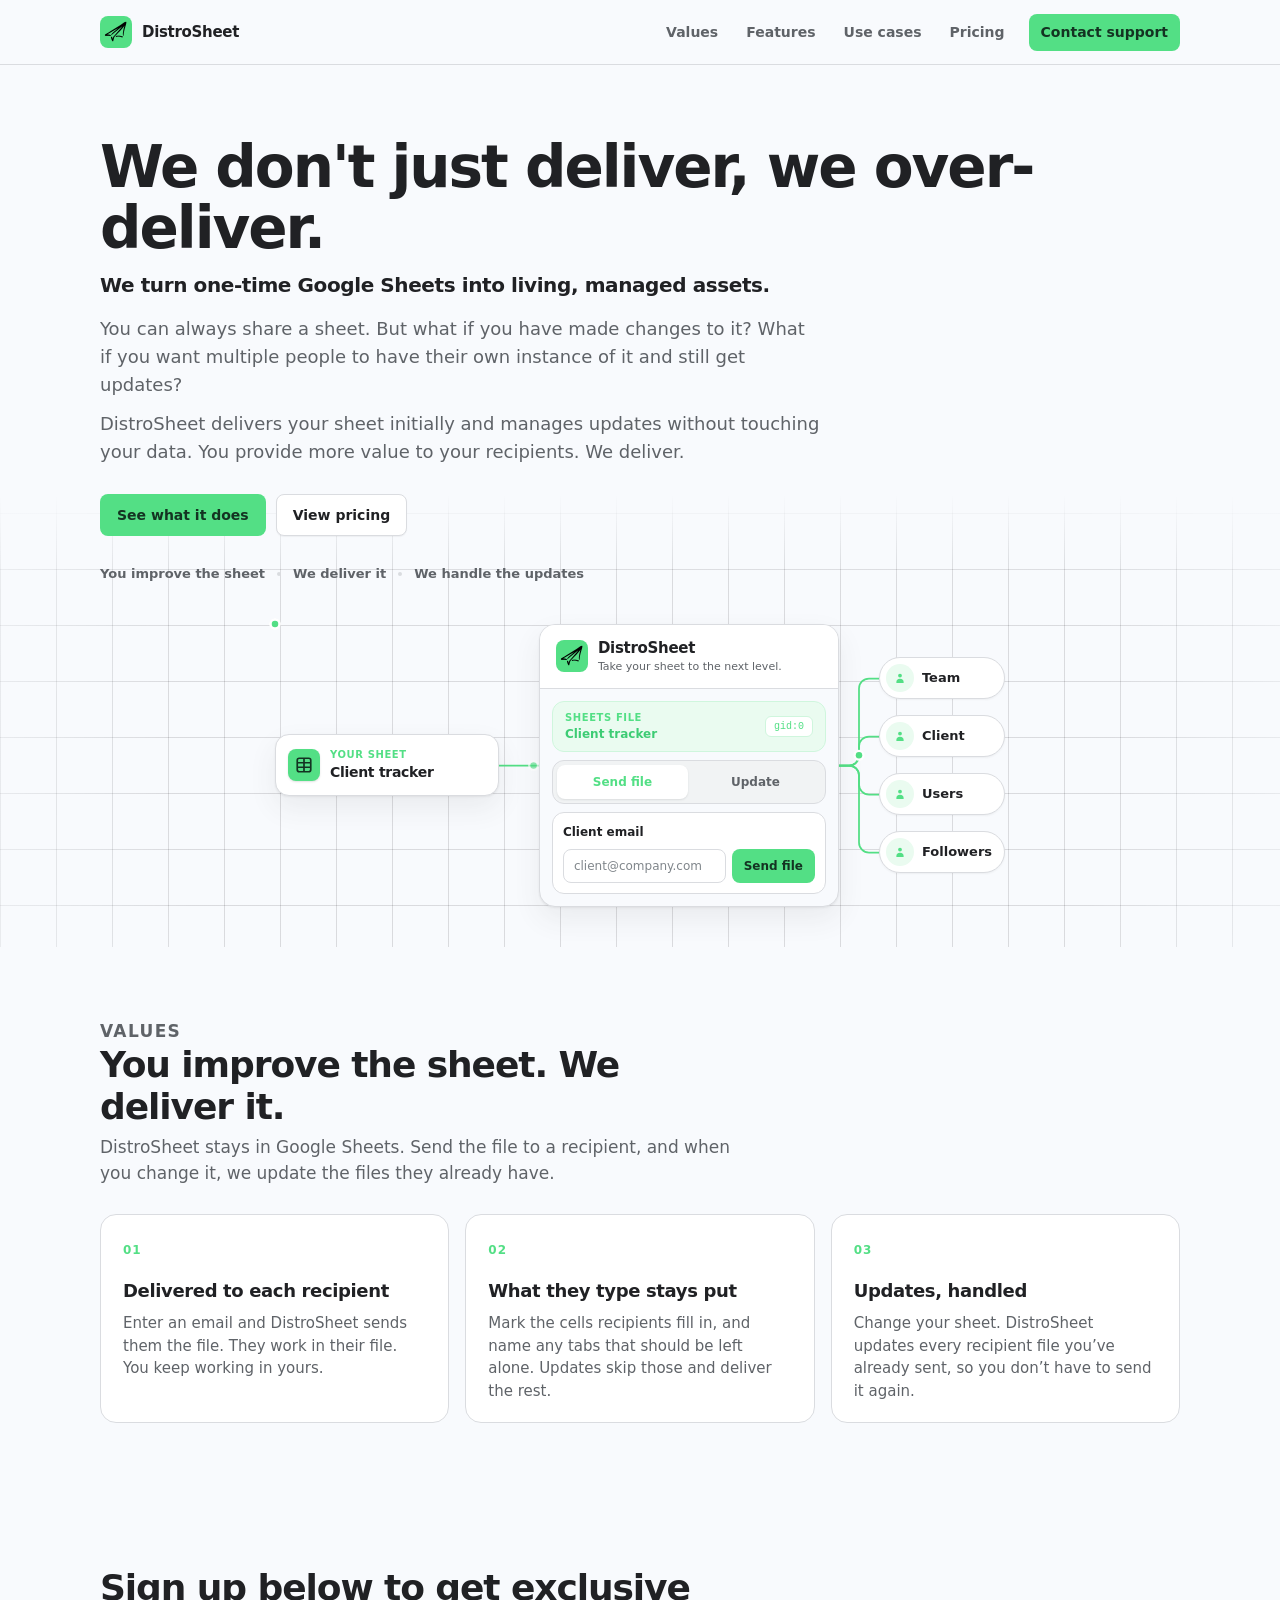
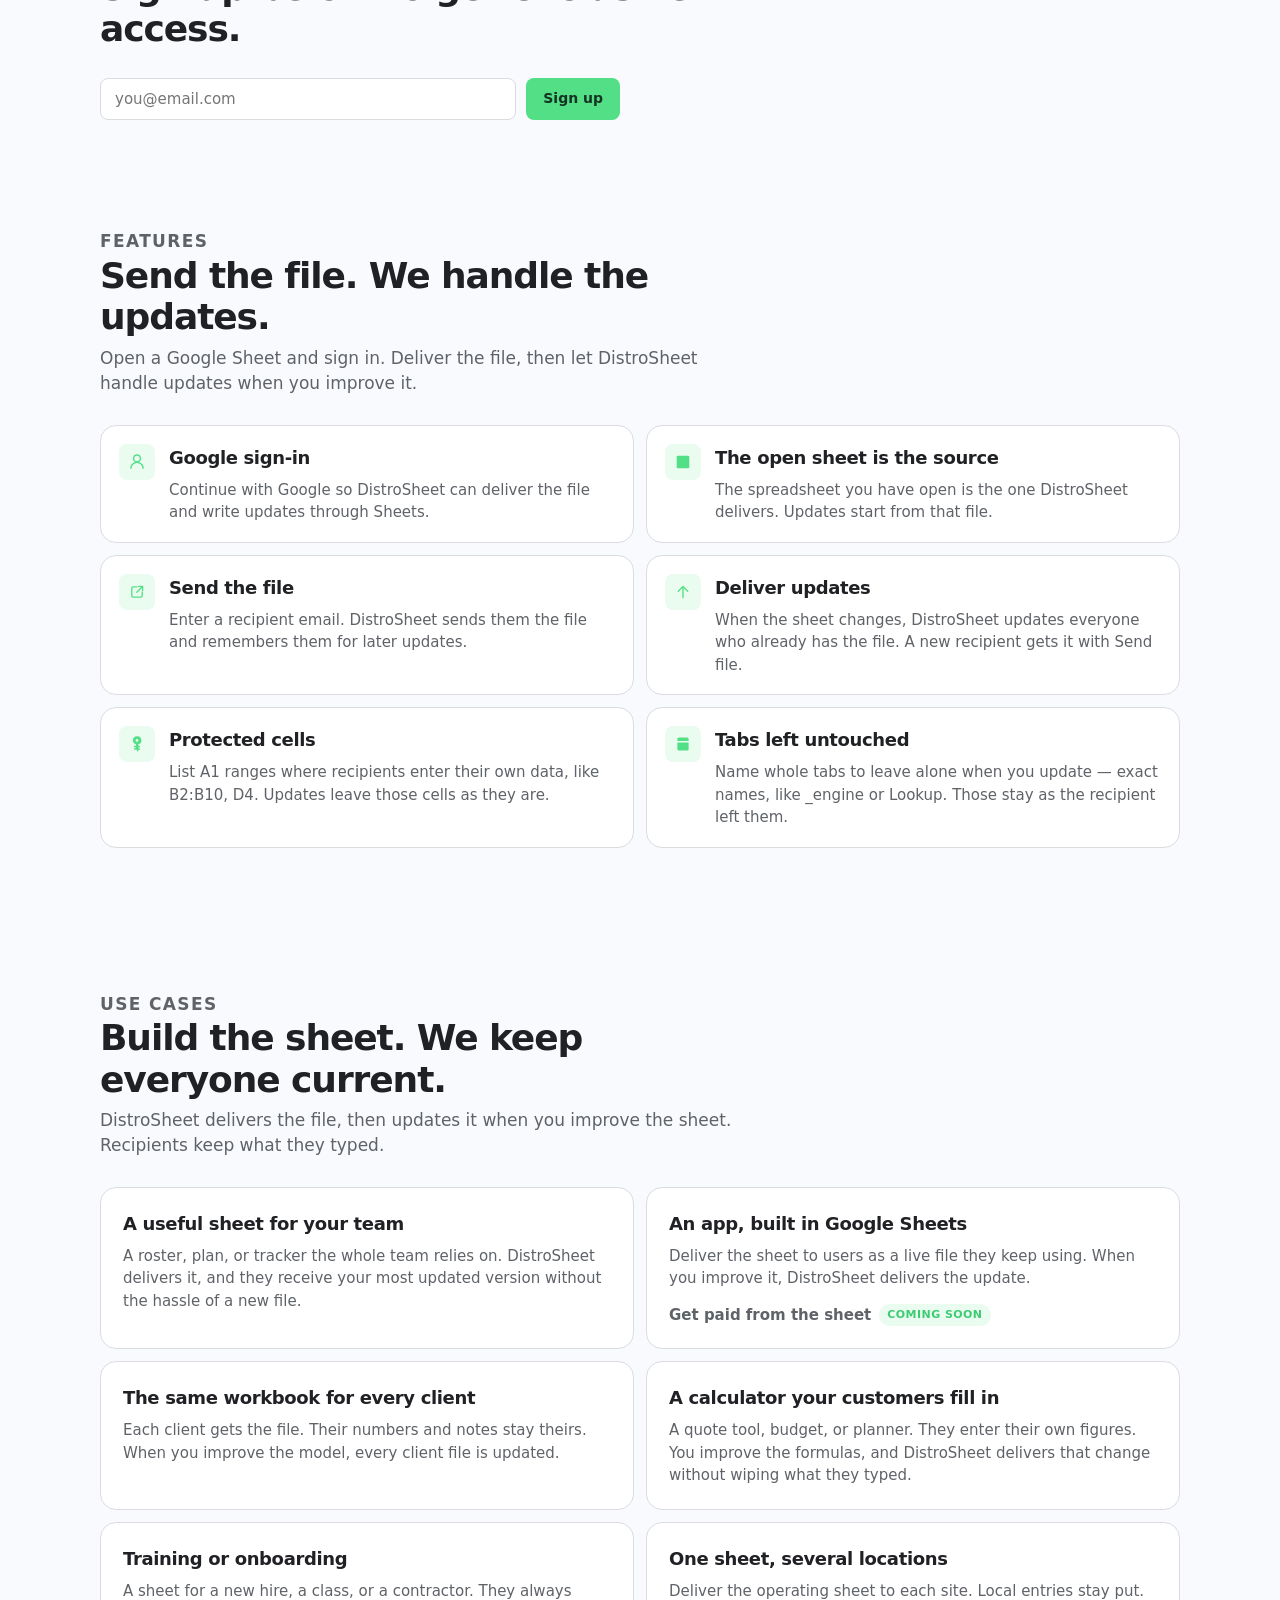
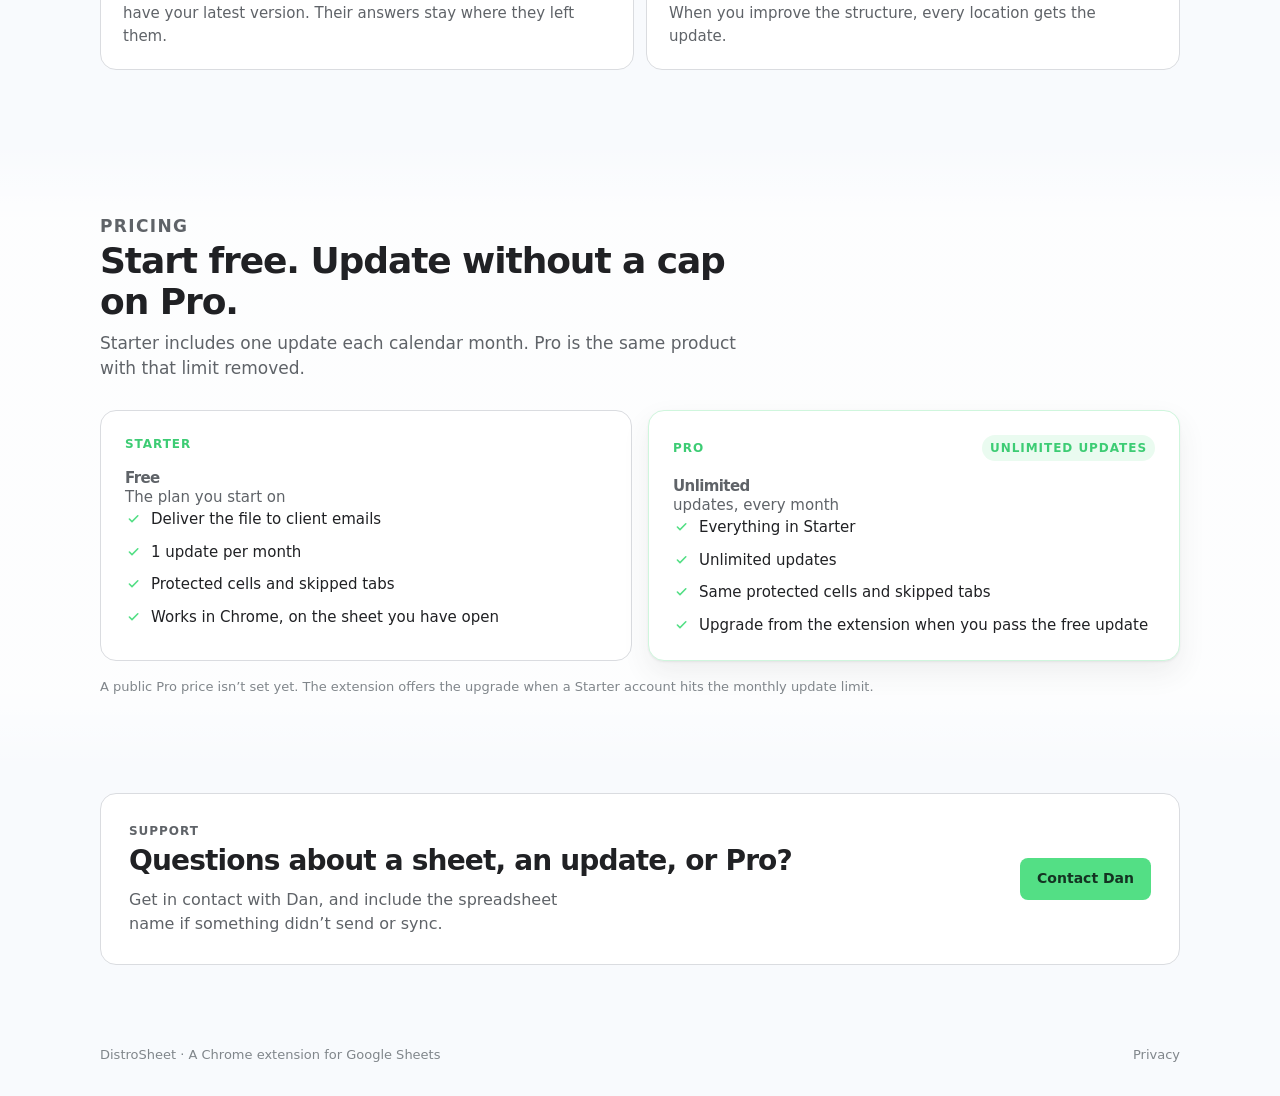
==== commit 643d65f6: "privacy and support and logo change" ====
--- a/index.html
+++ b/index.html
@@ -9,14 +9,14 @@
       content="DistroSheet delivers your Google Sheet to each recipient and keeps their files up to date when you improve yours, without overwriting the cells and tabs they own."
     />
     <meta name="theme-color" content="#53DF85" />
-    <link rel="icon" href="/favicon.svg" type="image/svg+xml" />
+    <link rel="icon" href="/distrologo1.png" type="image/png" />
     <meta property="og:title" content="DistroSheet — Take your sheet to the next level" />
     <meta
       property="og:description"
       content="Improve the sheet. DistroSheet delivers it to each recipient and updates their files when yours changes."
     />
     <meta property="og:type" content="website" />
-    <link rel="stylesheet" href="/styles.css?v=25" />
+    <link rel="stylesheet" href="/styles.css?v=27" />
   </head>
   <body>
     <a class="skip" href="#main">Skip to content</a>
@@ -25,10 +25,7 @@
       <div class="wrap header-inner">
         <a class="brand" href="#top">
           <span class="brand-mark" aria-hidden="true">
-            <svg viewBox="0 0 16 16" width="18" height="18" fill="none" aria-hidden="true">
-              <rect x="2" y="2" width="12" height="12" rx="1.75" stroke="currentColor" stroke-width="1.5"/>
-              <path d="M2 6h12M2 10h12M8 2v12" stroke="currentColor" stroke-width="1.5"/>
-            </svg>
+            <img src="/distrologo1.png" alt="" width="32" height="32" />
           </span>
           <span class="brand-name">DistroSheet</span>
         </a>
@@ -98,10 +95,7 @@
           <div class="mock" data-mock aria-hidden="false">
             <div class="mock-bar">
               <span class="brand-mark" aria-hidden="true">
-                <svg viewBox="0 0 16 16" width="18" height="18" fill="none" aria-hidden="true">
-                  <rect x="2" y="2" width="12" height="12" rx="1.75" stroke="currentColor" stroke-width="1.5"/>
-                  <path d="M2 6h12M2 10h12M8 2v12" stroke="currentColor" stroke-width="1.5"/>
-                </svg>
+                <img src="/distrologo1.png" alt="" width="32" height="32" />
               </span>
               <div>
                 <strong>DistroSheet</strong>
@@ -477,15 +471,15 @@
               <p class="kicker">Support</p>
               <h2>Questions about a sheet, an update, or Pro?</h2>
               <p>
-                Write to support and include the spreadsheet name if something
-                didn’t send or sync.
+                Get in contact with Dan, and include the spreadsheet name if
+                something didn’t send or sync.
               </p>
             </div>
             <a
               class="button button-primary"
-              href="mailto:support@distrosheet.com?subject=DistroSheet%20support"
+              href="mailto:dan@acumetltd.com?subject=DistroSheet%20support"
             >
-              Contact support
+              Contact Dan
             </a>
           </div>
         </div>
@@ -493,8 +487,9 @@
     </main>
 
     <footer class="site-footer">
-      <div class="wrap">
+      <div class="wrap footer-inner">
         <p>DistroSheet · A Chrome extension for Google Sheets</p>
+        <a href="/privacy">Privacy</a>
       </div>
     </footer>
 
--- a/styles.css
+++ b/styles.css
@@ -110,6 +110,18 @@
   background: var(--green);
   color: var(--on-accent);
   box-shadow: 0 1px 2px rgba(60, 64, 67, 0.16);
+  overflow: hidden;
+}
+
+.brand-mark img {
+  width: 32px;
+  height: 32px;
+  object-fit: cover;
+}
+
+.brand-mark:has(img) {
+  background: none;
+  box-shadow: none;
 }
 
 .mock .brand-mark {
@@ -937,10 +949,73 @@
   padding: 8px 0 32px;
 }
 
-.site-footer p {
+.footer-inner {
+  display: flex;
+  flex-wrap: wrap;
+  align-items: center;
+  justify-content: space-between;
+  gap: 8px 20px;
+}
+
+.site-footer p,
+.site-footer a {
   margin: 0;
   color: var(--faint);
   font-size: 13px;
+  text-decoration: none;
+}
+
+.site-footer a:hover {
+  color: var(--text);
+}
+
+.legal {
+  padding: 56px 0 80px;
+}
+
+.legal-doc {
+  max-width: 720px;
+}
+
+.legal h1 {
+  margin-bottom: 8px;
+  font-size: clamp(36px, 4vw, 48px);
+}
+
+.legal-updated {
+  margin: 0 0 8px;
+  color: var(--muted);
+}
+
+.legal h2 {
+  margin: 36px 0 8px;
+  font-size: 22px;
+  letter-spacing: -0.02em;
+  line-height: 1.25;
+  font-weight: 650;
+}
+
+.legal p,
+.legal li {
+  font-size: 16px;
+  line-height: 1.65;
+}
+
+.legal p {
+  margin: 0 0 12px;
+}
+
+.legal ul {
+  margin: 8px 0 0;
+  padding-left: 1.2em;
+}
+
+.legal li {
+  margin: 10px 0;
+}
+
+.legal a {
+  color: var(--text);
 }
 
 :focus-visible {
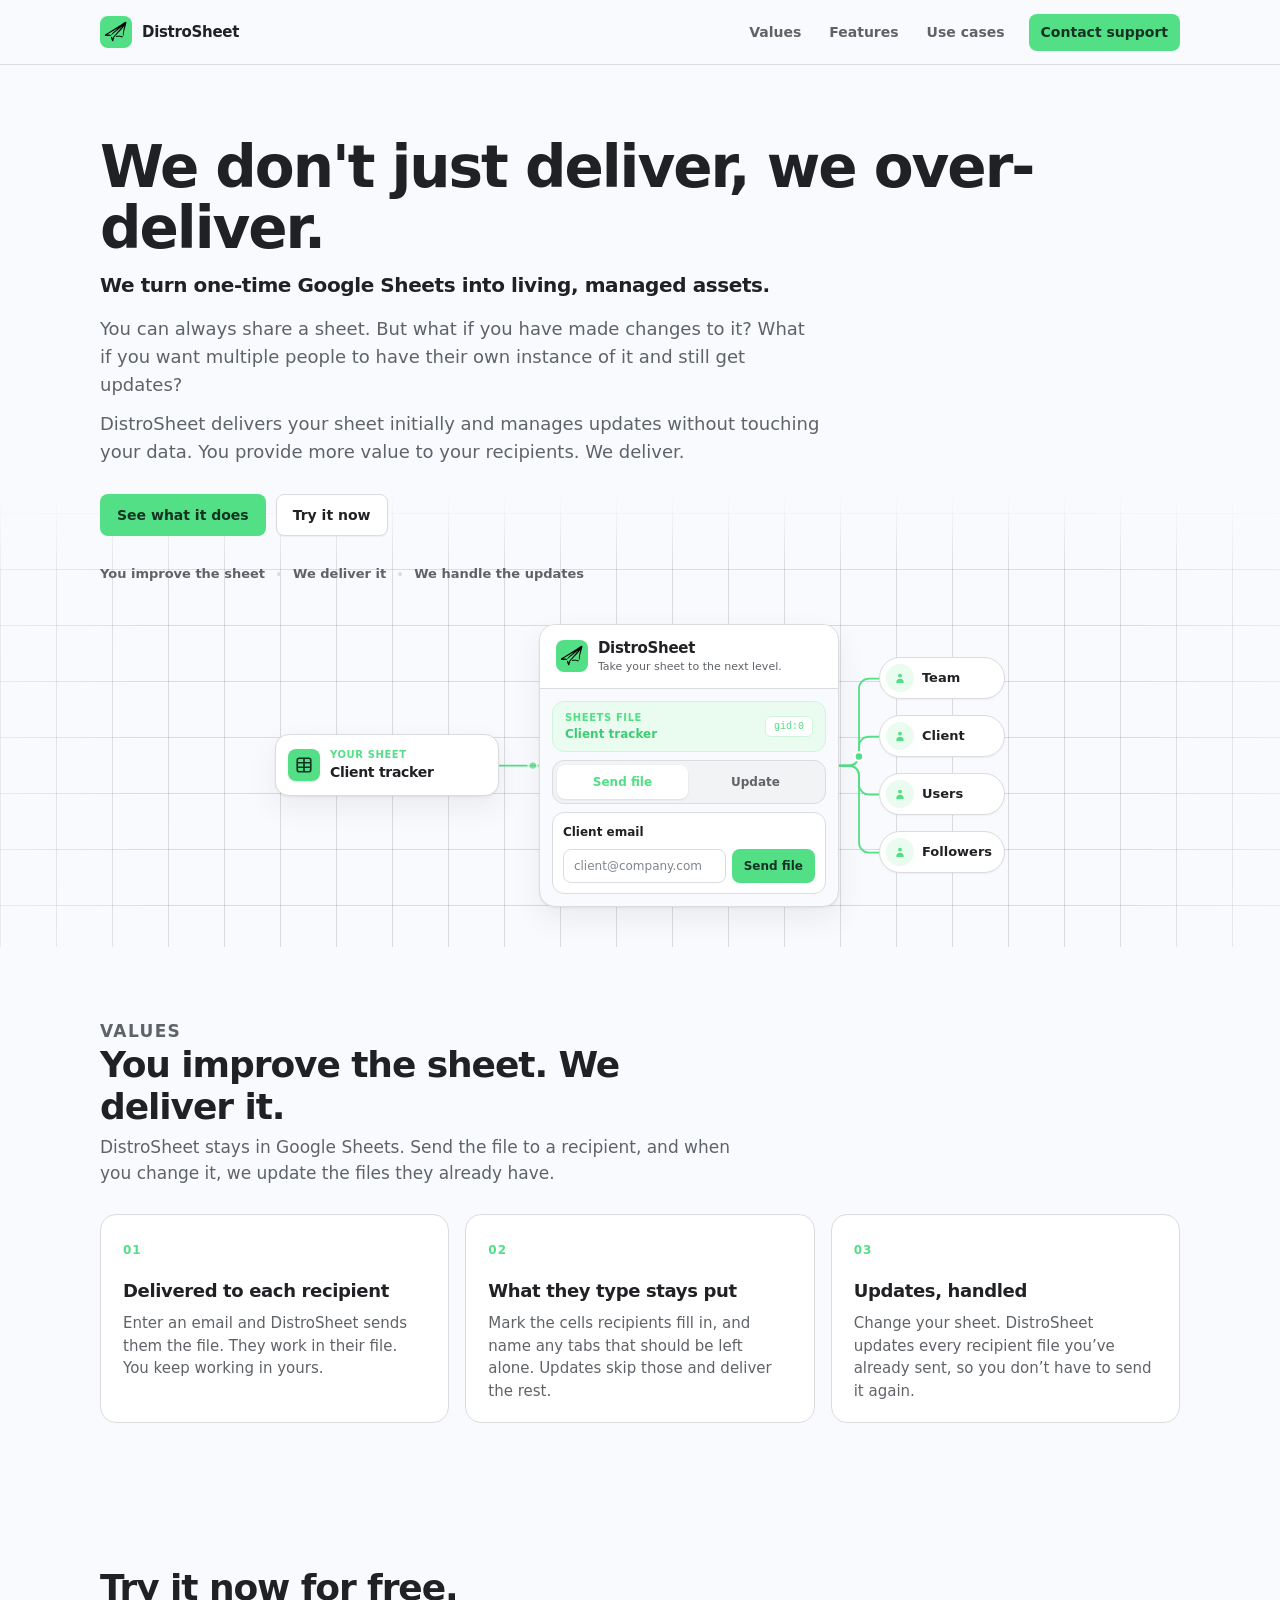
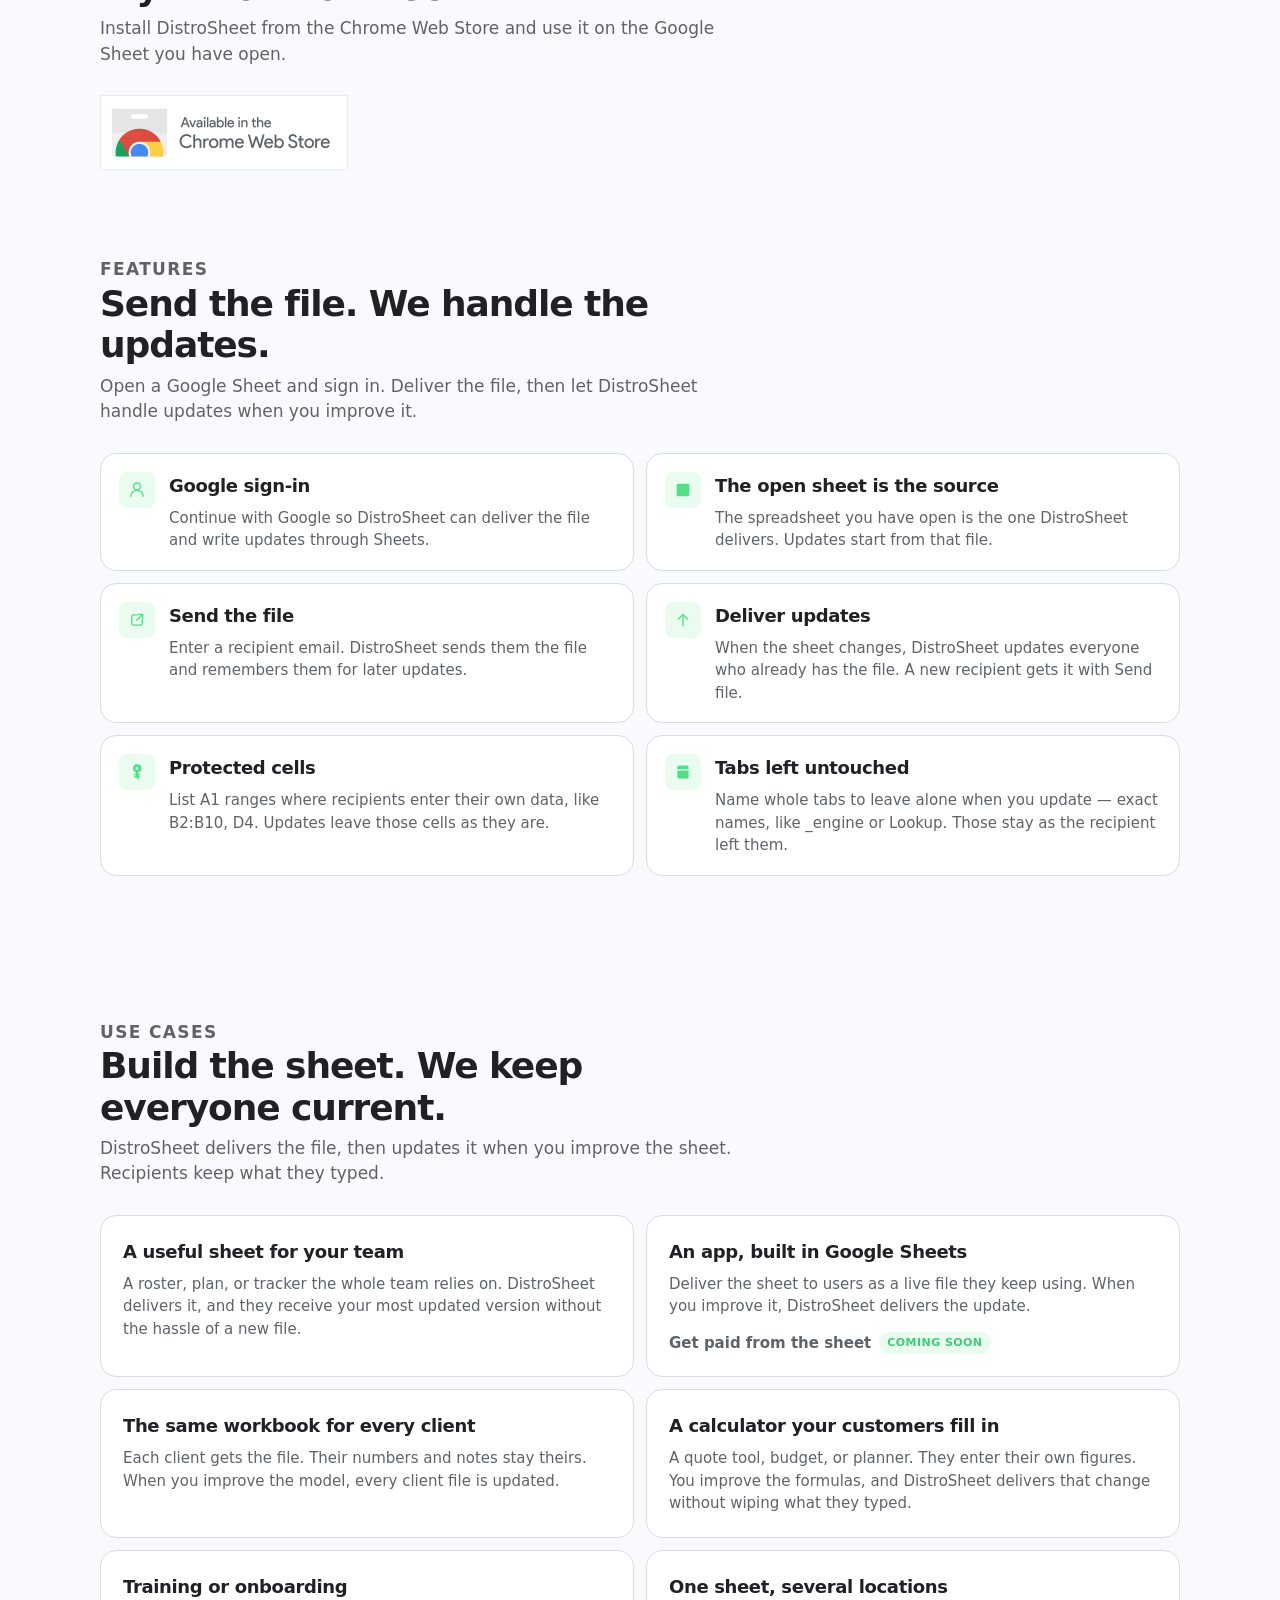
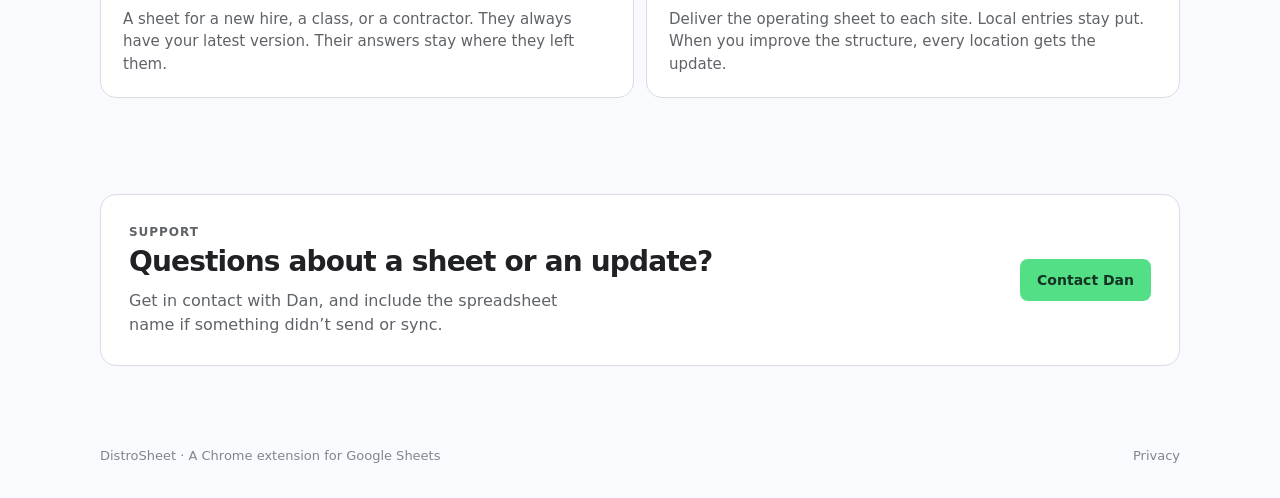
==== commit eb7daae6: "LP refinement" ====
--- a/index.html
+++ b/index.html
@@ -16,7 +16,7 @@
       content="Improve the sheet. DistroSheet delivers it to each recipient and updates their files when yours changes."
     />
     <meta property="og:type" content="website" />
-    <link rel="stylesheet" href="/styles.css?v=27" />
+    <link rel="stylesheet" href="/styles.css?v=28" />
   </head>
   <body>
     <a class="skip" href="#main">Skip to content</a>
@@ -47,7 +47,6 @@
           <a href="#values">Values</a>
           <a href="#features">Features</a>
           <a href="#use-cases">Use cases</a>
-          <a href="#pricing">Pricing</a>
           <a class="nav-contact" href="#contact">Contact support</a>
         </nav>
       </div>
@@ -69,7 +68,7 @@
             </p>
             <div class="hero-actions">
               <a class="button button-primary" href="#features">See what it does</a>
-              <a class="button button-secondary" href="#pricing">View pricing</a>
+              <a class="button button-secondary" href="#access">Try it now</a>
             </div>
             <ul class="facts">
               <li>You improve the sheet</li>
@@ -215,23 +214,22 @@
       <section class="section" id="access">
         <div class="wrap">
           <div class="section-head">
-            <h2>Sign up below to get exclusive access.</h2>
-          </div>
-          <form class="access-form" data-access-form>
-            <label class="sr-only" for="access-email">Email</label>
-            <div class="access-row">
-              <input
-                id="access-email"
-                name="email"
-                type="email"
-                autocomplete="email"
-                required
-                placeholder="you@email.com"
-              />
-              <button class="button button-primary" type="submit">Sign up</button>
-            </div>
-            <p class="access-status" data-access-status role="status"></p>
-          </form>
+            <h2>Try it now for free.</h2>
+            <p>Install DistroSheet from the Chrome Web Store and use it on the Google Sheet you have open.</p>
+          </div>
+          <a
+            class="store-badge"
+            href="https://chromewebstore.google.com/detail/distrosheet/jijepodjmgddcfimfdpkolocdmihcmnl"
+            target="_blank"
+            rel="noopener"
+          >
+            <img
+              src="/chrome-web-store-badge-large.png"
+              alt="Available in the Chrome Web Store"
+              width="248"
+              height="75"
+            />
+          </a>
         </div>
       </section>
 
@@ -395,7 +393,7 @@
         </div>
       </section>
 
-      <section class="section pricing" id="pricing">
+      <section class="section pricing" id="pricing" hidden>
         <div class="wrap">
           <div class="section-head">
             <p class="kicker">Pricing</p>
@@ -469,7 +467,7 @@
           <div class="contact-panel">
             <div>
               <p class="kicker">Support</p>
-              <h2>Questions about a sheet, an update, or Pro?</h2>
+              <h2>Questions about a sheet or an update?</h2>
               <p>
                 Get in contact with Dan, and include the spreadsheet name if
                 something didn’t send or sync.
@@ -493,6 +491,6 @@
       </div>
     </footer>
 
-    <script src="/main.js?v=22"></script>
+    <script src="/main.js?v=23"></script>
   </body>
 </html>
--- a/styles.css
+++ b/styles.css
@@ -658,6 +658,17 @@
   font-size: 17px;
 }
 
+.store-badge {
+  display: inline-block;
+  line-height: 0;
+}
+
+.store-badge img {
+  display: block;
+  width: 248px;
+  height: auto;
+}
+
 .access-form {
   max-width: 520px;
 }
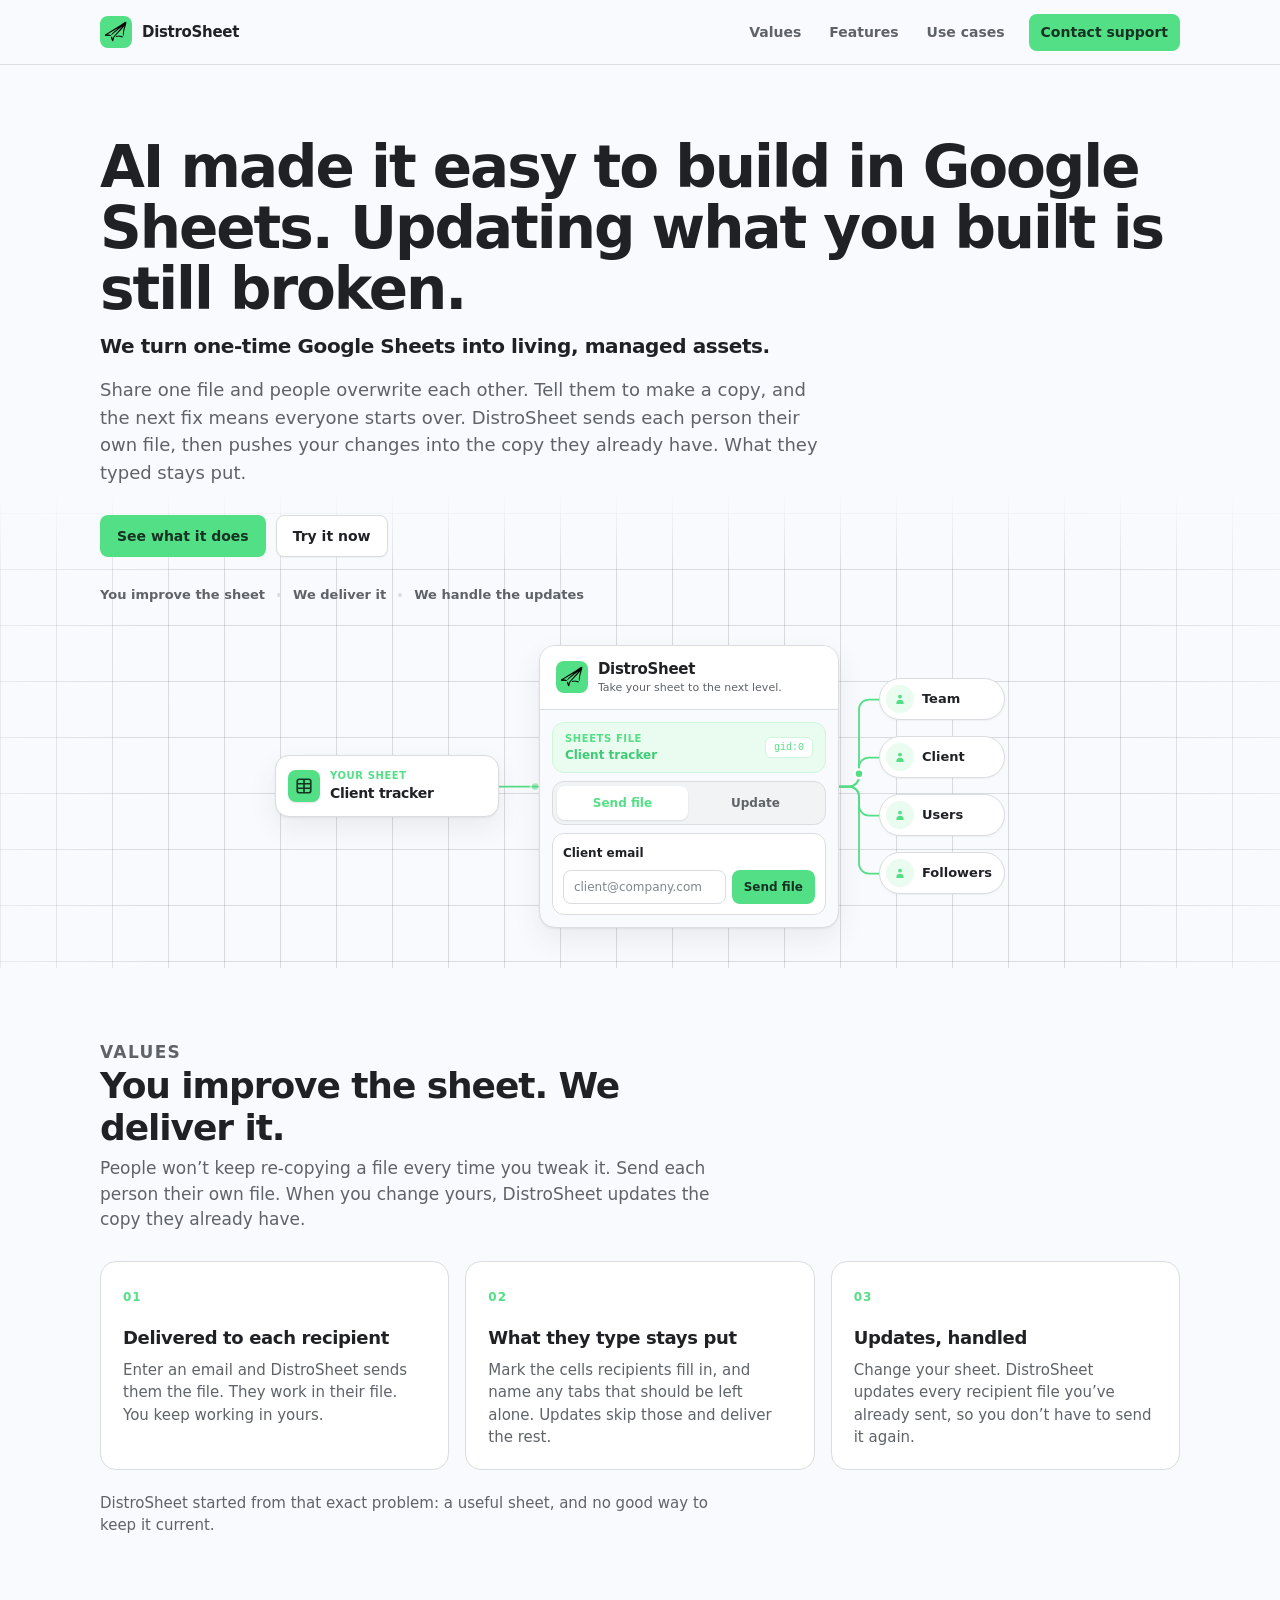
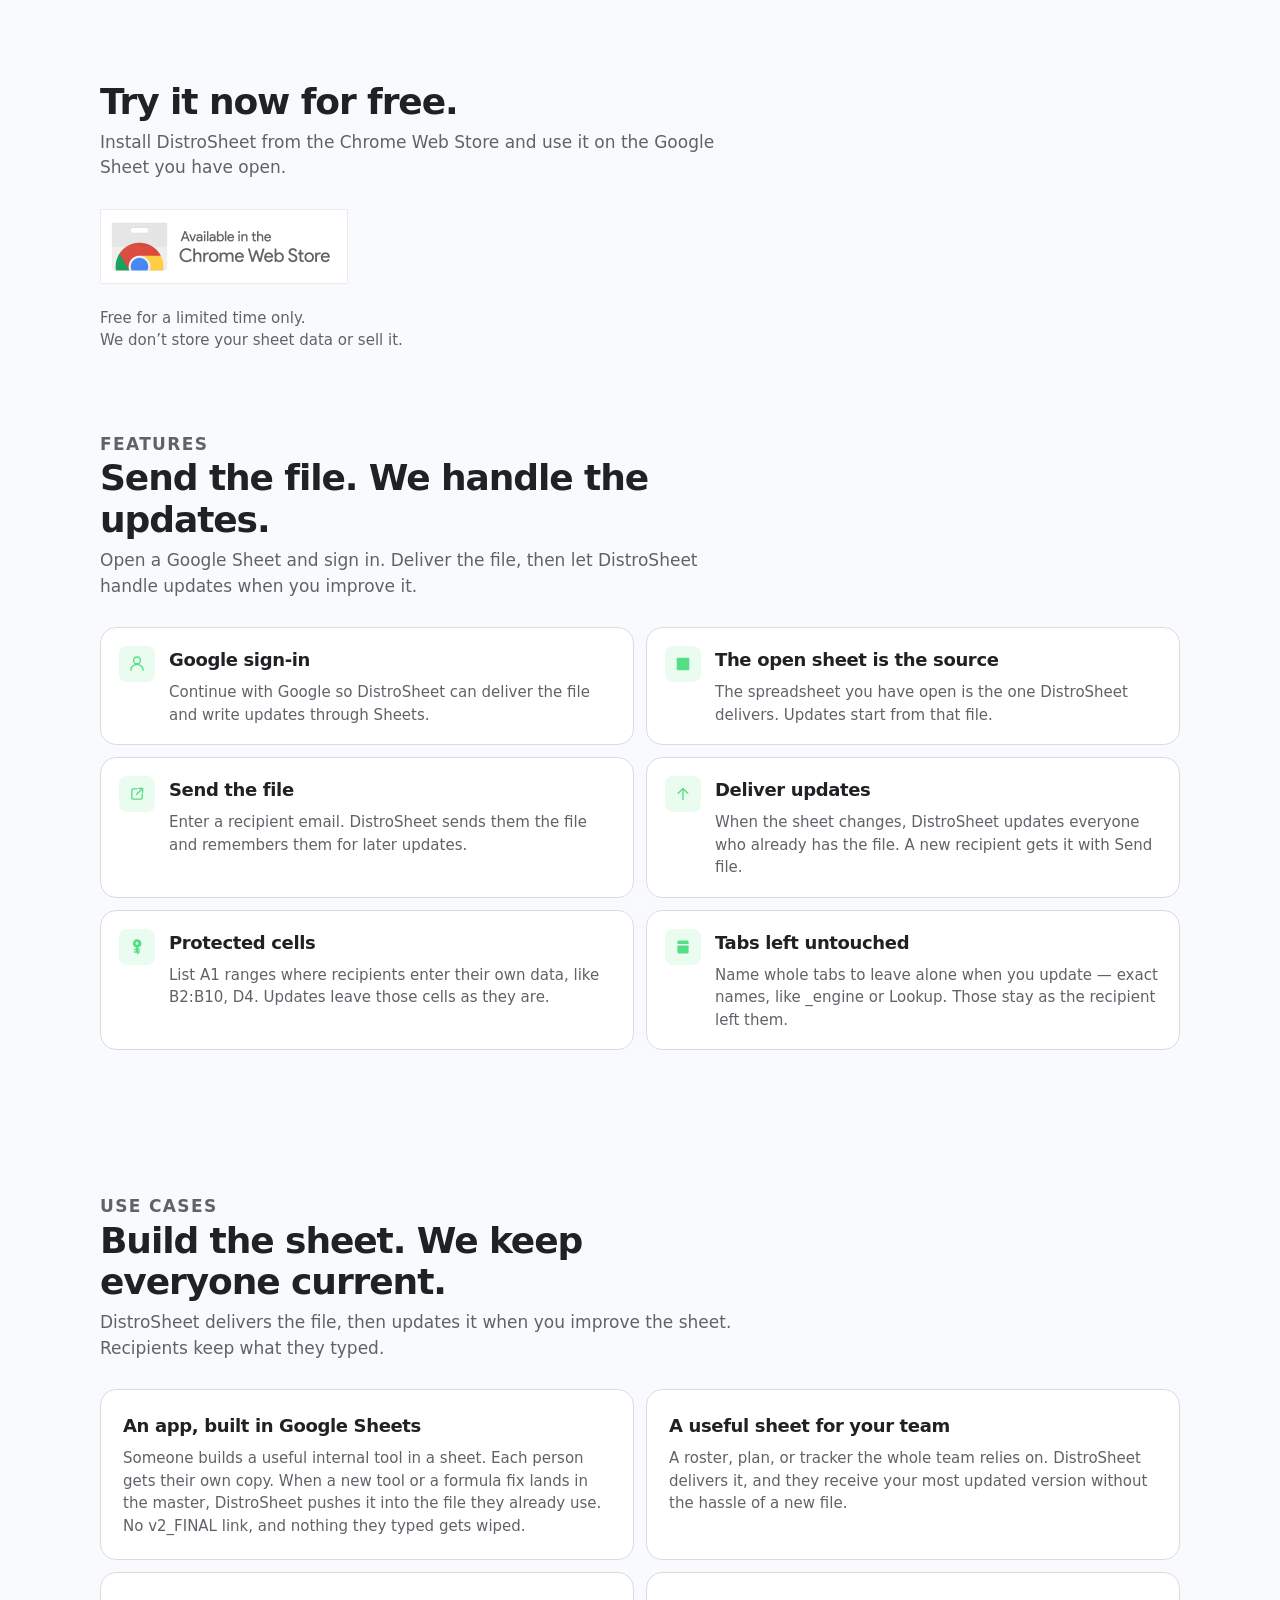
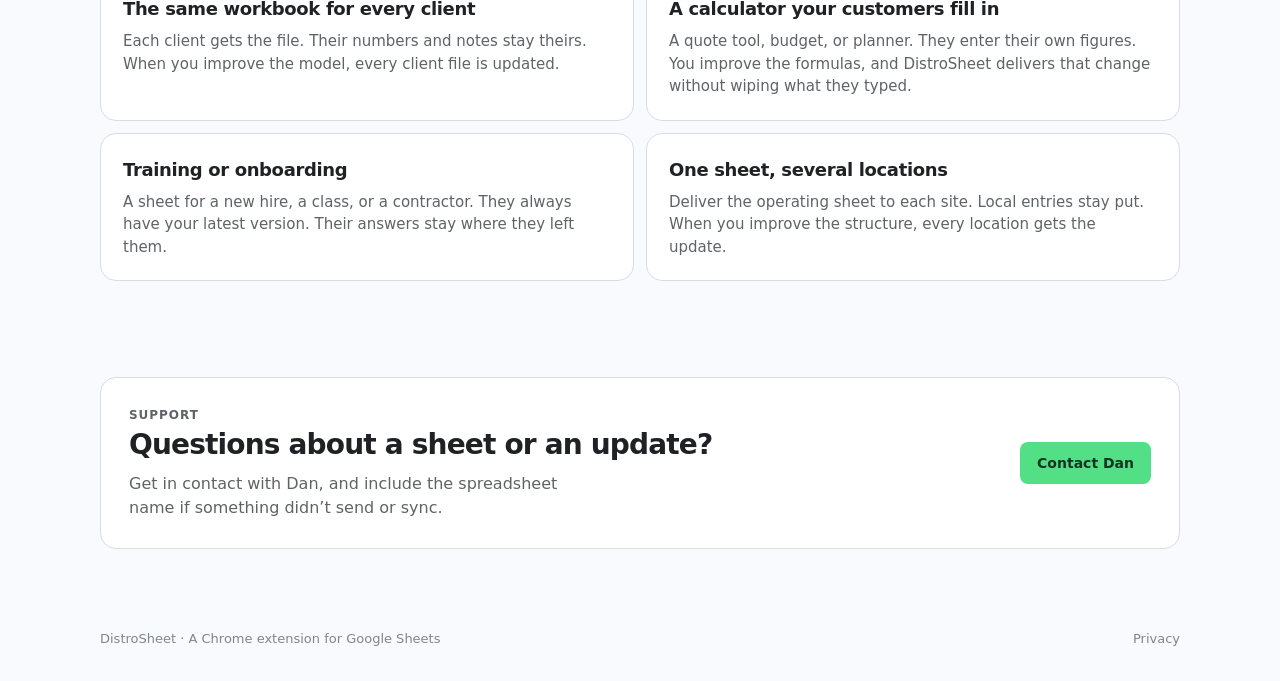
==== commit ea2da883: "LP refinement 2" ====
--- a/index.html
+++ b/index.html
@@ -16,7 +16,7 @@
       content="Improve the sheet. DistroSheet delivers it to each recipient and updates their files when yours changes."
     />
     <meta property="og:type" content="website" />
-    <link rel="stylesheet" href="/styles.css?v=28" />
+    <link rel="stylesheet" href="/styles.css?v=30" />
   </head>
   <body>
     <a class="skip" href="#main">Skip to content</a>
@@ -56,15 +56,13 @@
       <section class="hero" id="top">
         <div class="wrap hero-grid">
           <div>
-            <h1>We don't just deliver, we over-deliver.</h1>
+            <h1>AI made it easy to build in Google Sheets. Updating what you built is still broken.</h1>
             <p class="subtitle">We turn one-time Google Sheets into living, managed assets.</p>
             <p class="lede">
-              You can always share a sheet. But what if you have made changes to it?
-              What if you want multiple people to have their own instance of it and still get updates?
-            </p>
-            <p class="lede">
-              DistroSheet delivers your sheet initially and manages updates without
-              touching your data. You provide more value to your recipients. We deliver.
+              Share one file and people overwrite each other. Tell them to make a copy,
+              and the next fix means everyone starts over. DistroSheet sends each person
+              their own file, then pushes your changes into the copy they already have.
+              What they typed stays put.
             </p>
             <div class="hero-actions">
               <a class="button button-primary" href="#features">See what it does</a>
@@ -178,8 +176,9 @@
             <p class="kicker">Values</p>
             <h2>You improve the sheet. We deliver it.</h2>
             <p>
-              DistroSheet stays in Google Sheets. Send the file to a recipient,
-              and when you change it, we update the files they already have.
+              People won’t keep re-copying a file every time you tweak it.
+              Send each person their own file. When you change yours, DistroSheet
+              updates the copy they already have.
             </p>
           </div>
           <div class="values">
@@ -208,6 +207,9 @@
               </p>
             </article>
           </div>
+          <p class="origin">
+            DistroSheet started from that exact problem: a useful sheet, and no good way to keep it current.
+          </p>
         </div>
       </section>
 
@@ -230,6 +232,10 @@
               height="75"
             />
           </a>
+          <p class="store-notes">
+            Free for a limited time only.
+            <span>We don’t store your sheet data or sell it.</span>
+          </p>
         </div>
       </section>
 
@@ -345,20 +351,21 @@
           </div>
           <div class="usecases">
             <article class="usecase">
+              <h3>An app, built in Google Sheets</h3>
+              <p>
+                Someone builds a useful internal tool in a sheet. Each person gets
+                their own copy. When a new tool or a formula fix lands in the master,
+                DistroSheet pushes it into the file they already use. No v2_FINAL
+                link, and nothing they typed gets wiped.
+              </p>
+            </article>
+            <article class="usecase">
               <h3>A useful sheet for your team</h3>
               <p>
                 A roster, plan, or tracker the whole team relies on. DistroSheet
                 delivers it, and they receive your most updated version without
                 the hassle of a new file.
               </p>
-            </article>
-            <article class="usecase">
-              <h3>An app, built in Google Sheets</h3>
-              <p>
-                Deliver the sheet to users as a live file they keep using. When
-                you improve it, DistroSheet delivers the update.
-              </p>
-              <p class="usecase-soon">Get paid from the sheet <span>Coming soon</span></p>
             </article>
             <article class="usecase">
               <h3>The same workbook for every client</h3>
--- a/styles.css
+++ b/styles.css
@@ -658,6 +658,13 @@
   font-size: 17px;
 }
 
+.origin {
+  max-width: 640px;
+  margin: 22px 0 0;
+  color: var(--muted);
+  font-size: 15px;
+}
+
 .store-badge {
   display: inline-block;
   line-height: 0;
@@ -667,6 +674,17 @@
   display: block;
   width: 248px;
   height: auto;
+}
+
+.store-notes {
+  margin: 16px 0 0;
+  color: var(--muted);
+  font-size: 15px;
+  line-height: 1.5;
+}
+
+.store-notes span {
+  display: block;
 }
 
 .access-form {
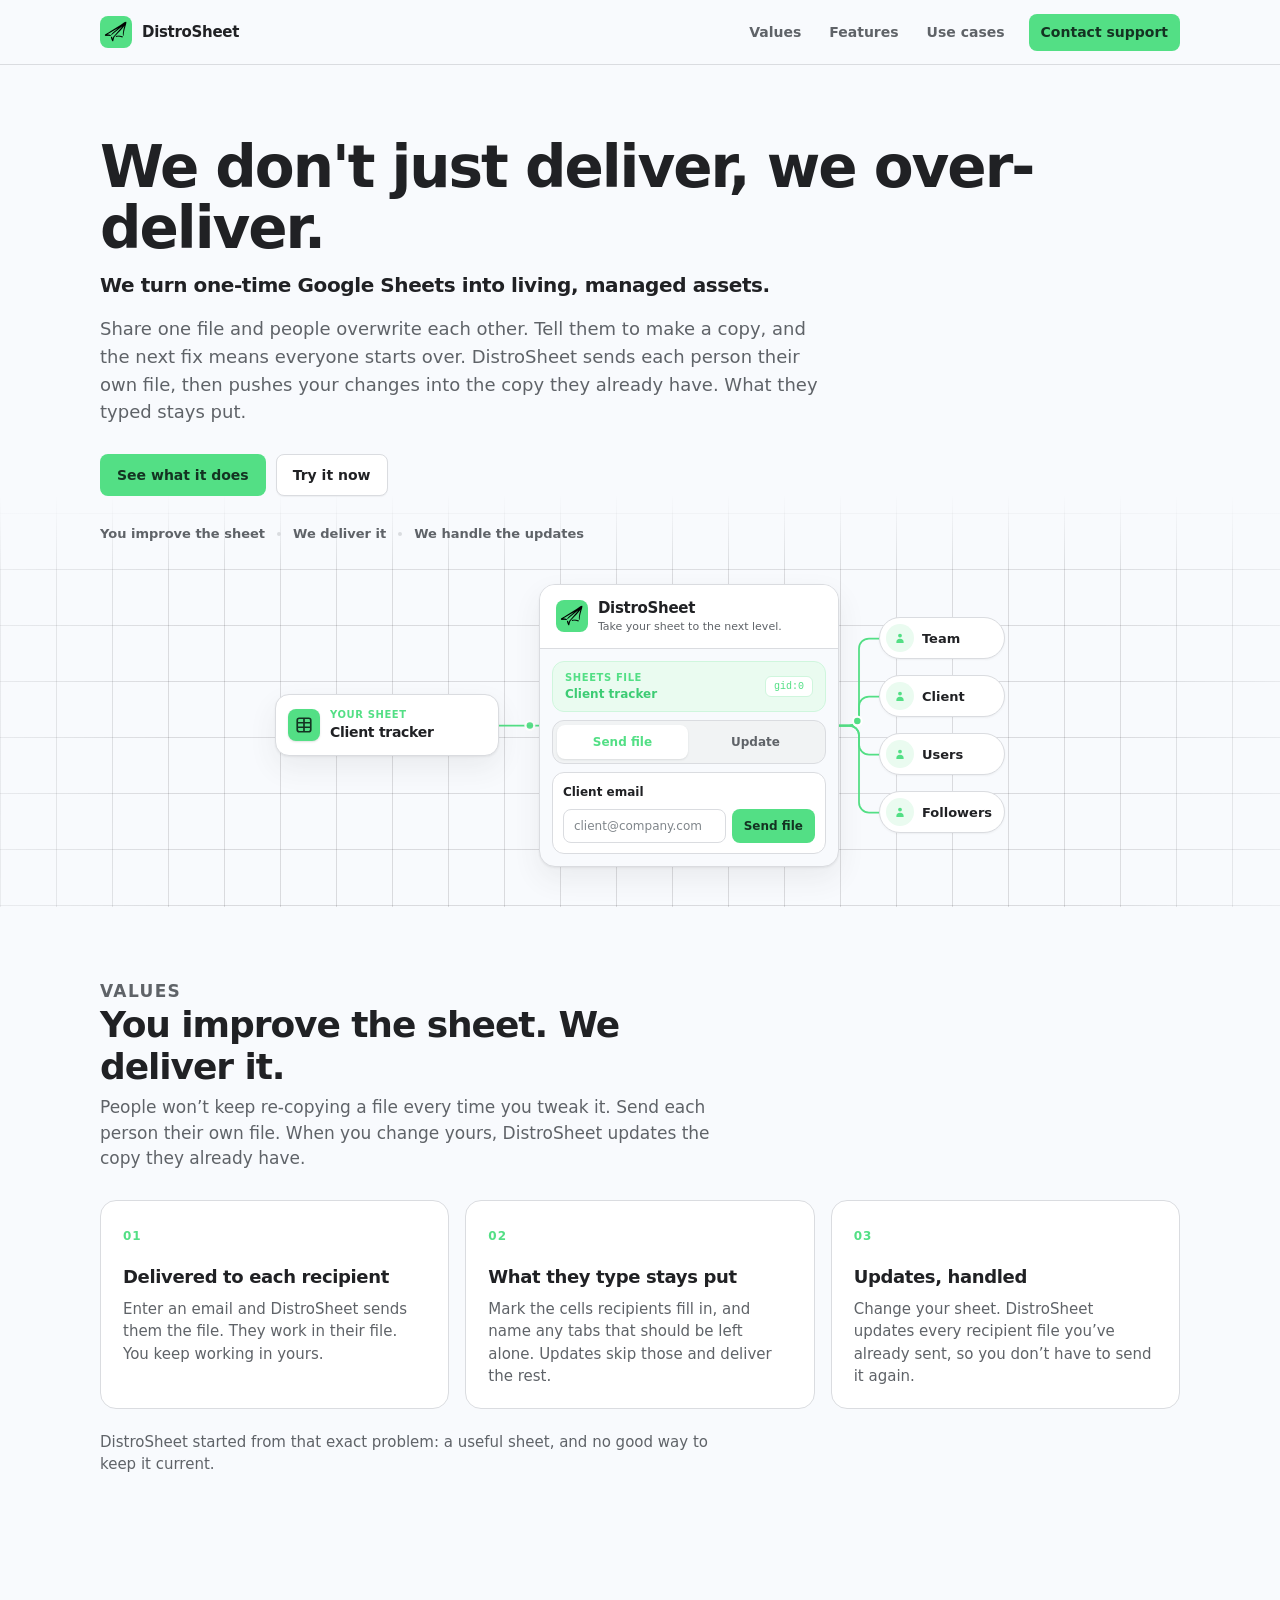
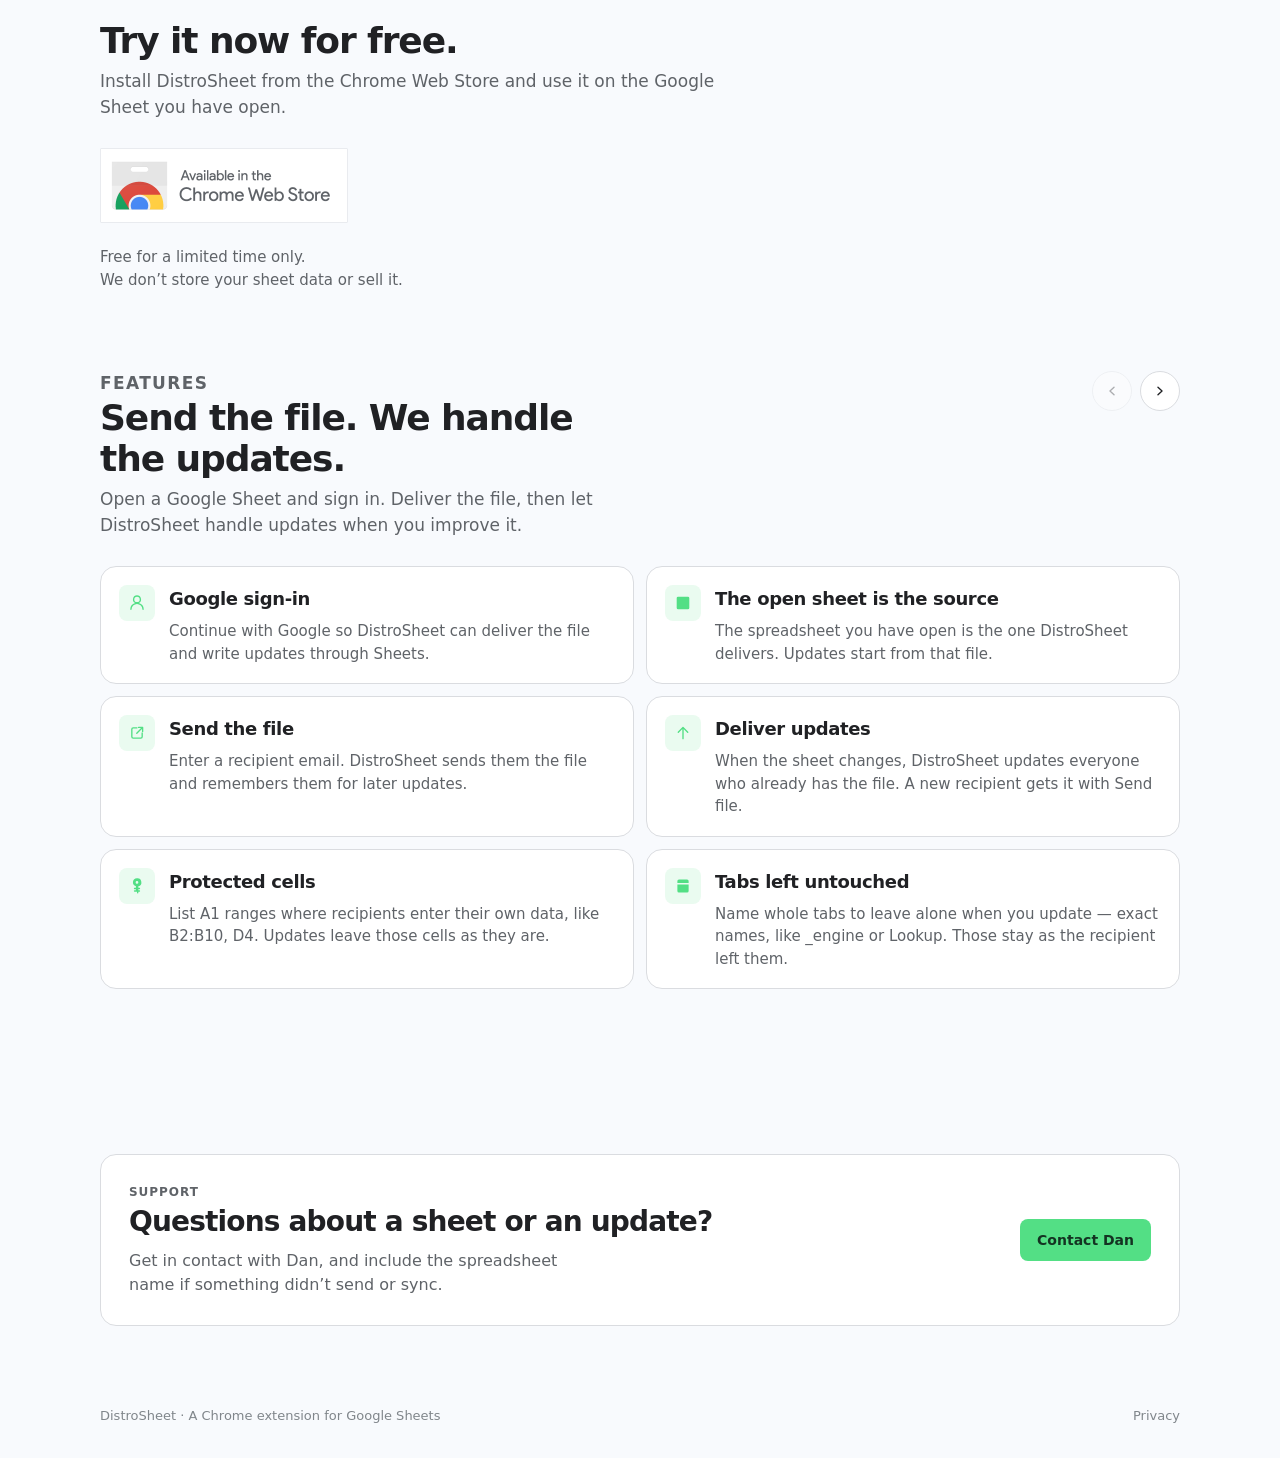
==== commit cf24e900: "Slide between features and use cases, and restore the original headline. Co-authored-by: Cursor <cur" ====
--- a/index.html
+++ b/index.html
@@ -16,7 +16,7 @@
       content="Improve the sheet. DistroSheet delivers it to each recipient and updates their files when yours changes."
     />
     <meta property="og:type" content="website" />
-    <link rel="stylesheet" href="/styles.css?v=30" />
+    <link rel="stylesheet" href="/styles.css?v=35" />
   </head>
   <body>
     <a class="skip" href="#main">Skip to content</a>
@@ -56,7 +56,7 @@
       <section class="hero" id="top">
         <div class="wrap hero-grid">
           <div>
-            <h1>AI made it easy to build in Google Sheets. Updating what you built is still broken.</h1>
+            <h1>We don't just deliver, we over-deliver.</h1>
             <p class="subtitle">We turn one-time Google Sheets into living, managed assets.</p>
             <p class="lede">
               Share one file and people overwrite each other. Tell them to make a copy,
@@ -239,8 +239,23 @@
         </div>
       </section>
 
-      <section class="section section-tight" id="features">
-        <div class="wrap">
+      <section class="section section-tight" id="features" data-pager>
+        <div class="wrap pager">
+          <div class="pager-controls">
+            <button type="button" data-pager-prev aria-label="Previous">
+              <svg viewBox="0 0 20 20" width="18" height="18" fill="currentColor" aria-hidden="true">
+                <path fill-rule="evenodd" d="M12.79 5.23a.75.75 0 01-.02 1.06L8.832 10l3.938 3.71a.75.75 0 11-1.04 1.08l-4.5-4.25a.75.75 0 010-1.08l4.5-4.25a.75.75 0 011.06.02z" clip-rule="evenodd" />
+              </svg>
+            </button>
+            <button type="button" data-pager-next aria-label="Next">
+              <svg viewBox="0 0 20 20" width="18" height="18" fill="currentColor" aria-hidden="true">
+                <path fill-rule="evenodd" d="M7.21 14.77a.75.75 0 01.02-1.06L11.168 10 7.23 6.29a.75.75 0 111.04-1.08l4.5 4.25a.75.75 0 010 1.08l-4.5 4.25a.75.75 0 01-1.06-.02z" clip-rule="evenodd" />
+              </svg>
+            </button>
+          </div>
+          <div class="pager-stage">
+          <div class="pager-track" data-pager-track>
+          <div data-pager-panel>
           <div class="section-head">
             <p class="kicker">Features</p>
             <h2>Send the file. We handle the updates.</h2>
@@ -336,11 +351,8 @@
               </div>
             </article>
           </div>
-        </div>
-      </section>
-
-      <section class="section" id="use-cases">
-        <div class="wrap">
+          </div>
+          <div id="use-cases" data-pager-panel>
           <div class="section-head">
             <p class="kicker">Use cases</p>
             <h2>Build the sheet. We keep everyone current.</h2>
@@ -396,6 +408,9 @@
                 When you improve the structure, every location gets the update.
               </p>
             </article>
+          </div>
+          </div>
+          </div>
           </div>
         </div>
       </section>
@@ -498,6 +513,6 @@
       </div>
     </footer>
 
-    <script src="/main.js?v=23"></script>
+    <script src="/main.js?v=25"></script>
   </body>
 </html>
--- a/styles.css
+++ b/styles.css
@@ -834,6 +834,60 @@
   text-transform: uppercase;
 }
 
+.pager {
+  position: relative;
+}
+
+.pager-controls {
+  position: absolute;
+  top: 0;
+  right: 0;
+  z-index: 1;
+  display: flex;
+  gap: 8px;
+}
+
+.pager-controls button {
+  display: grid;
+  place-items: center;
+  width: 40px;
+  height: 40px;
+  border: 1px solid var(--line);
+  border-radius: 999px;
+  background: var(--white);
+  color: var(--text);
+  cursor: pointer;
+}
+
+.pager-controls button:hover:not(:disabled) {
+  background: var(--chip);
+}
+
+.pager-controls button:disabled {
+  opacity: 0.35;
+  cursor: default;
+}
+
+.pager .section-head {
+  padding-right: 104px;
+}
+
+.pager-stage {
+  overflow: hidden;
+}
+
+.pager-track {
+  display: flex;
+  align-items: flex-start;
+  width: 100%;
+  transition: transform 0.45s cubic-bezier(0.22, 1, 0.36, 1);
+}
+
+.pager-track > [data-pager-panel] {
+  flex: 0 0 100%;
+  min-width: 0;
+}
+
 .features {
   display: grid;
   grid-template-columns: 1fr 1fr;
@@ -1086,6 +1140,15 @@
     padding-top: 40px;
   }
 
+  .pager-controls {
+    position: static;
+    margin-bottom: 16px;
+  }
+
+  .pager .section-head {
+    padding-right: 0;
+  }
+
   .hero-grid,
   .values,
   .features,
@@ -1161,4 +1224,8 @@
   html {
     scroll-behavior: auto;
   }
-}
+
+  .pager-track {
+    transition: none;
+  }
+}
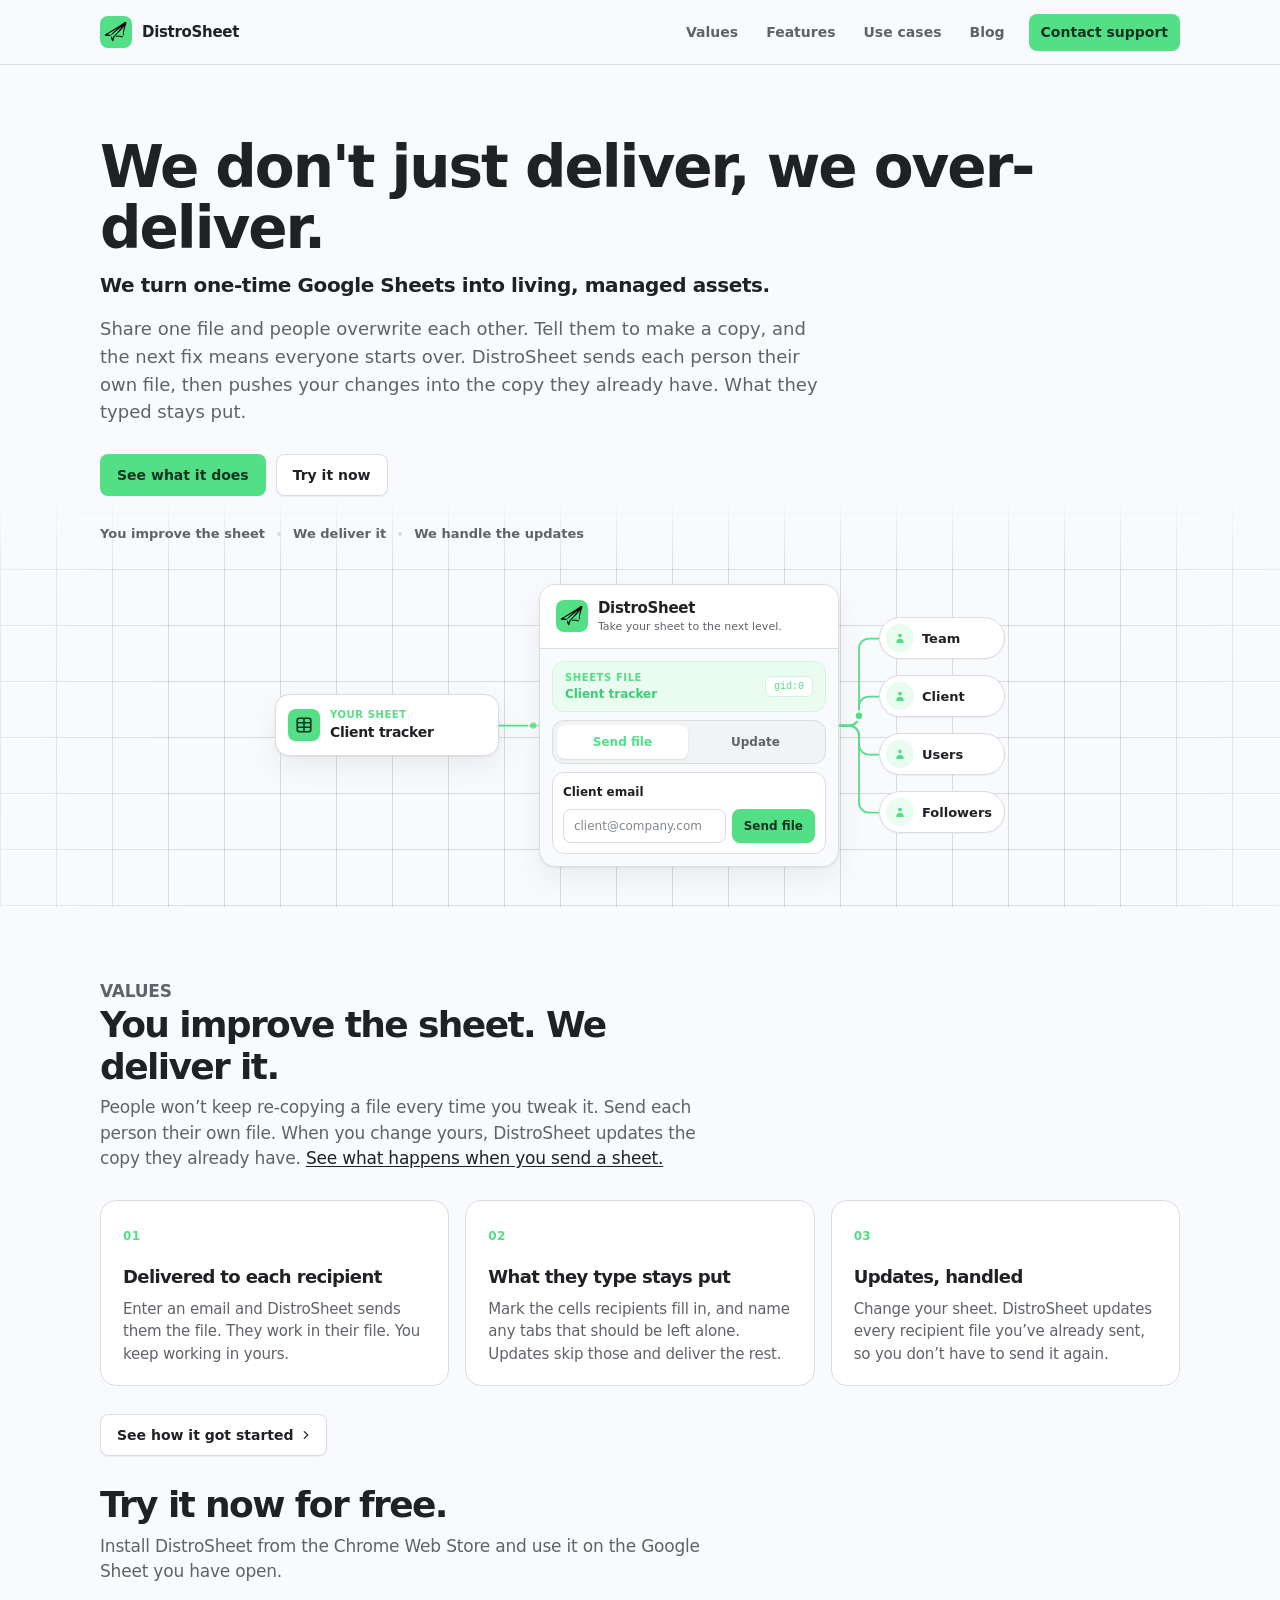
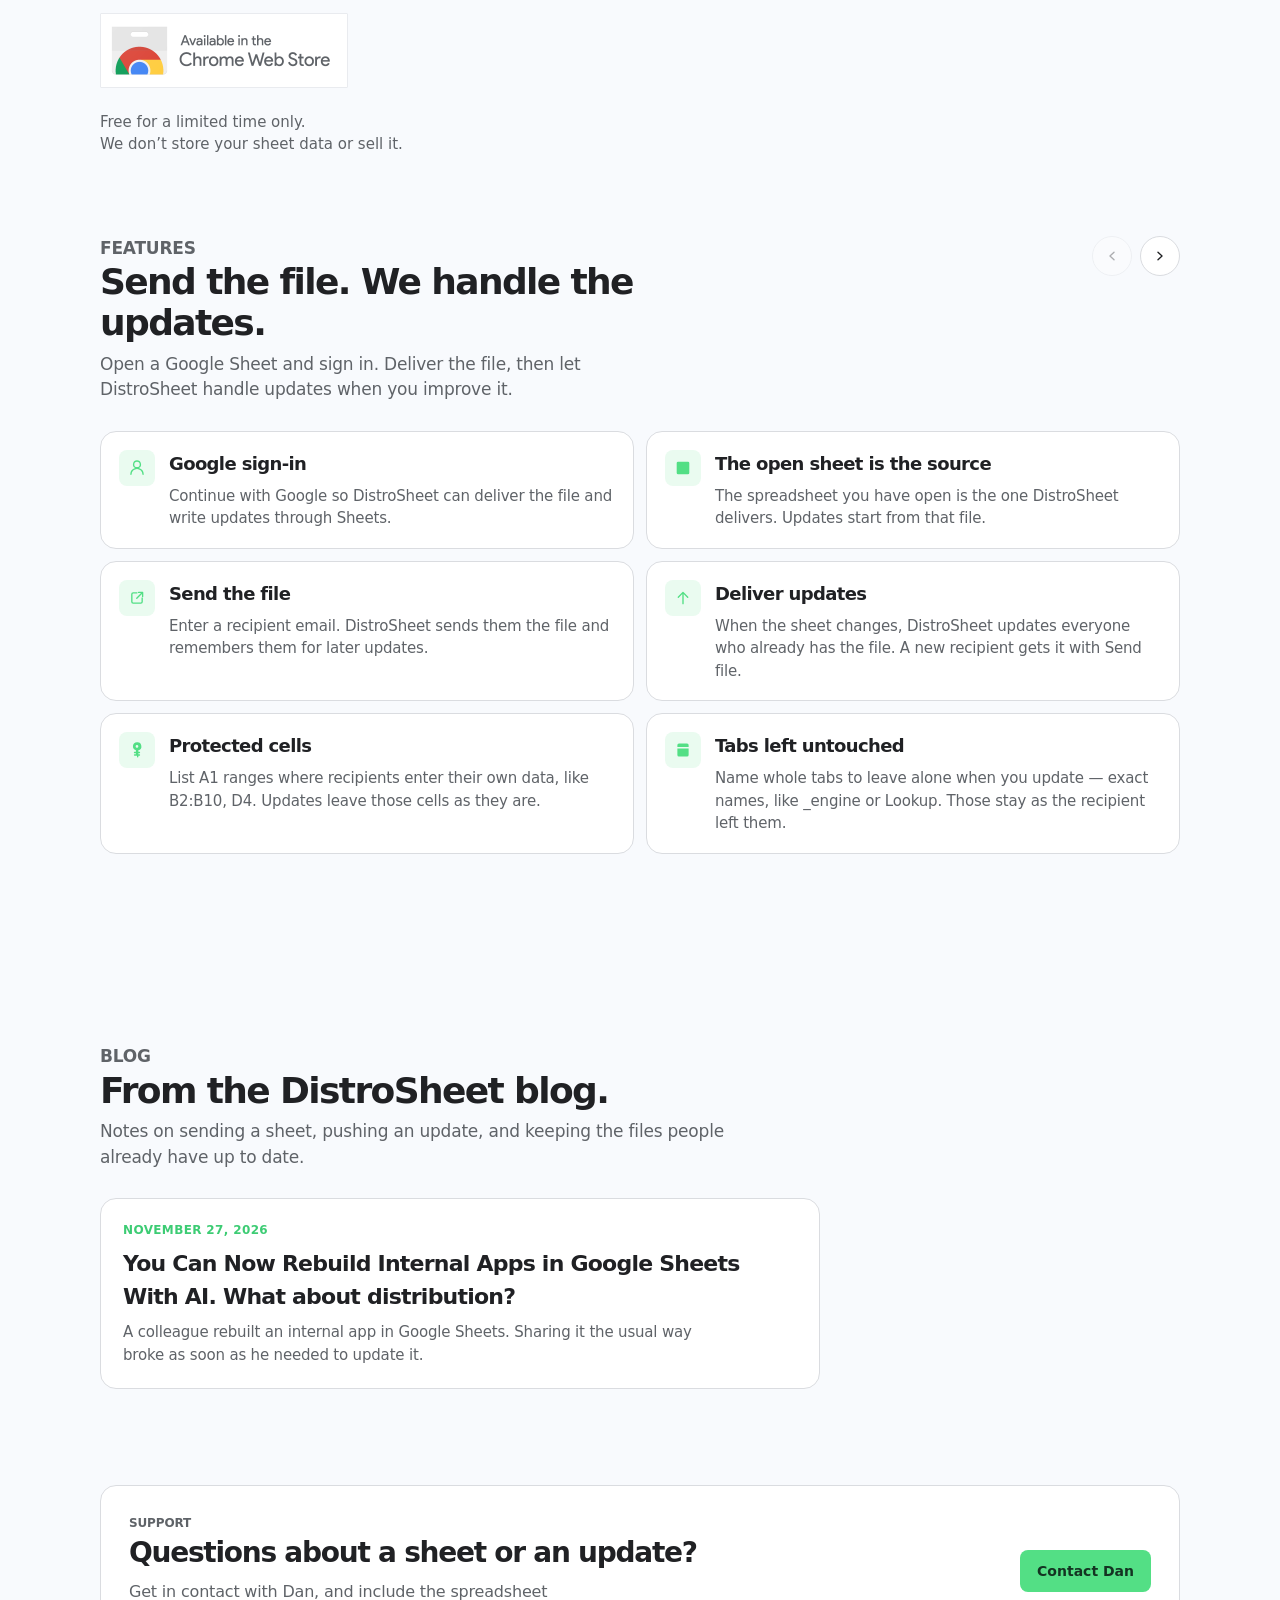
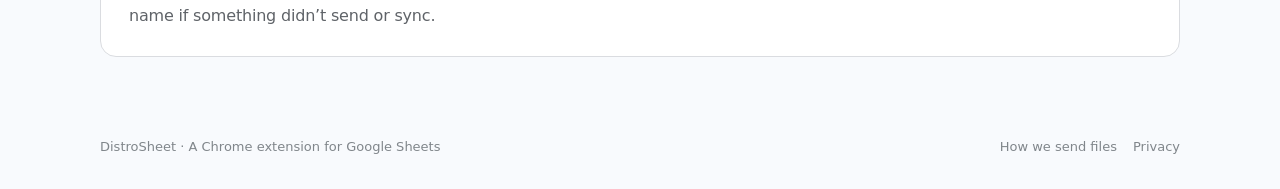
==== commit 6da27eac: "Explain how files are sent, and publish the story of how DistroSheet started. Co-authored-by: Cursor" ====
--- a/index.html
+++ b/index.html
@@ -16,7 +16,7 @@
       content="Improve the sheet. DistroSheet delivers it to each recipient and updates their files when yours changes."
     />
     <meta property="og:type" content="website" />
-    <link rel="stylesheet" href="/styles.css?v=35" />
+    <link rel="stylesheet" href="/styles.css?v=45" />
   </head>
   <body>
     <a class="skip" href="#main">Skip to content</a>
@@ -47,6 +47,7 @@
           <a href="#values">Values</a>
           <a href="#features">Features</a>
           <a href="#use-cases">Use cases</a>
+          <a href="#blog">Blog</a>
           <a class="nav-contact" href="#contact">Contact support</a>
         </nav>
       </div>
@@ -179,6 +180,7 @@
               People won’t keep re-copying a file every time you tweak it.
               Send each person their own file. When you change yours, DistroSheet
               updates the copy they already have.
+              <a href="/how-we-send">See what happens when you send a sheet.</a>
             </p>
           </div>
           <div class="values">
@@ -207,14 +209,17 @@
               </p>
             </article>
           </div>
-          <p class="origin">
-            DistroSheet started from that exact problem: a useful sheet, and no good way to keep it current.
-          </p>
         </div>
       </section>
 
       <section class="section" id="access">
         <div class="wrap">
+          <a class="button button-secondary how-it-started" href="/blog/rebuild-internal-apps-in-google-sheets/">
+            See how it got started
+            <svg viewBox="0 0 20 20" width="16" height="16" fill="currentColor" aria-hidden="true">
+              <path fill-rule="evenodd" d="M7.21 14.77a.75.75 0 01.02-1.06L11.168 10 7.23 6.29a.75.75 0 111.04-1.08l4.5 4.25a.75.75 0 010 1.08l-4.5 4.25a.75.75 0 01-1.06-.02z" clip-rule="evenodd" />
+            </svg>
+          </a>
           <div class="section-head">
             <h2>Try it now for free.</h2>
             <p>Install DistroSheet from the Chrome Web Store and use it on the Google Sheet you have open.</p>
@@ -484,6 +489,29 @@
         </div>
       </section>
 
+      <section class="section blog" id="blog">
+        <div class="wrap">
+          <div class="section-head">
+            <p class="kicker">Blog</p>
+            <h2>From the DistroSheet blog.</h2>
+            <p>
+              Notes on sending a sheet, pushing an update, and keeping the files
+              people already have up to date.
+            </p>
+          </div>
+          <div class="posts">
+            <a class="post-card" href="/blog/rebuild-internal-apps-in-google-sheets/">
+              <time datetime="2026-11-27">November 27, 2026</time>
+              <h3>You Can Now Rebuild Internal Apps in Google Sheets With AI. What about distribution?</h3>
+              <p>
+                A colleague rebuilt an internal app in Google Sheets. Sharing it
+                the usual way broke as soon as he needed to update it.
+              </p>
+            </a>
+          </div>
+        </div>
+      </section>
+
       <section class="section contact" id="contact">
         <div class="wrap">
           <div class="contact-panel">
@@ -509,7 +537,10 @@
     <footer class="site-footer">
       <div class="wrap footer-inner">
         <p>DistroSheet · A Chrome extension for Google Sheets</p>
-        <a href="/privacy">Privacy</a>
+        <div class="footer-links">
+          <a href="/how-we-send">How we send files</a>
+          <a href="/privacy">Privacy</a>
+        </div>
       </div>
     </footer>
 
--- a/styles.css
+++ b/styles.css
@@ -354,7 +354,7 @@
   color: var(--green-deep);
   font-size: 12px;
   font-weight: 700;
-  letter-spacing: 0.08em;
+  letter-spacing: 0.03em;
   text-transform: uppercase;
 }
 
@@ -647,7 +647,7 @@
 .section-head h2 {
   margin-bottom: 8px;
   font-size: clamp(28px, 3vw, 36px);
-  letter-spacing: -0.03em;
+  letter-spacing: -0.045em;
   line-height: 1.15;
   font-weight: 650;
 }
@@ -656,13 +656,38 @@
   margin-bottom: 0;
   color: var(--muted);
   font-size: 17px;
-}
-
-.origin {
-  max-width: 640px;
-  margin: 22px 0 0;
-  color: var(--muted);
-  font-size: 15px;
+  letter-spacing: -0.012em;
+}
+
+.section-head a {
+  color: var(--text);
+  text-underline-offset: 2px;
+}
+
+.section-head a:hover {
+  color: var(--green-deep);
+}
+
+#values {
+  padding-bottom: 28px;
+}
+
+#access {
+  padding-top: 0;
+}
+
+.how-it-started {
+  gap: 4px;
+  margin-bottom: 28px;
+  padding-right: 12px;
+}
+
+.how-it-started svg {
+  transition: transform 0.28s cubic-bezier(0.22, 1, 0.36, 1);
+}
+
+.how-it-started:hover svg {
+  transform: translateX(4px);
 }
 
 .store-badge {
@@ -766,7 +791,7 @@
   color: var(--green-button);
   font-size: 12px;
   font-weight: 700;
-  letter-spacing: 0.08em;
+  letter-spacing: 0.03em;
 }
 
 .value h3,
@@ -774,7 +799,7 @@
 .plan h3 {
   margin-bottom: 8px;
   font-size: 18px;
-  letter-spacing: -0.02em;
+  letter-spacing: -0.035em;
   font-weight: 650;
 }
 
@@ -784,6 +809,7 @@
   margin-bottom: 0;
   color: var(--muted);
   font-size: 15px;
+  letter-spacing: -0.012em;
 }
 
 .usecases {
@@ -802,7 +828,7 @@
 .usecase h3 {
   margin-bottom: 8px;
   font-size: 18px;
-  letter-spacing: -0.02em;
+  letter-spacing: -0.035em;
   font-weight: 650;
 }
 
@@ -810,6 +836,7 @@
   margin-bottom: 0;
   color: var(--muted);
   font-size: 15px;
+  letter-spacing: -0.012em;
 }
 
 .usecase-soon {
@@ -944,7 +971,7 @@
   color: var(--green-deep);
   font-size: 12px;
   font-weight: 700;
-  letter-spacing: 0.08em;
+  letter-spacing: 0.03em;
   text-transform: uppercase;
 }
 
@@ -1000,6 +1027,100 @@
   font-size: 13px;
 }
 
+.posts {
+  display: grid;
+  gap: 12px;
+}
+
+.post-card {
+  display: block;
+  max-width: 720px;
+  padding: 22px;
+  border: 1px solid var(--line);
+  border-radius: 16px;
+  background: var(--white);
+  color: inherit;
+  text-decoration: none;
+}
+
+.post-card:hover {
+  border-color: var(--green-line);
+}
+
+.post-card time {
+  display: block;
+  margin-bottom: 8px;
+  color: var(--green-deep);
+  font-size: 12px;
+  font-weight: 700;
+  letter-spacing: 0.03em;
+  text-transform: uppercase;
+}
+
+.post-card h3 {
+  margin-bottom: 8px;
+  font-size: 22px;
+  letter-spacing: -0.035em;
+  font-weight: 650;
+}
+
+.post-card p {
+  margin: 0;
+  max-width: 62ch;
+  color: var(--muted);
+  font-size: 15px;
+  letter-spacing: -0.012em;
+}
+
+.post {
+  padding: 56px 0 80px;
+}
+
+.post-doc {
+  max-width: 720px;
+}
+
+.post h1 {
+  margin-bottom: 8px;
+  font-size: clamp(32px, 4vw, 44px);
+  letter-spacing: -0.045em;
+  line-height: 1.12;
+}
+
+.post time {
+  display: block;
+  margin: 0 0 28px;
+  color: var(--muted);
+}
+
+.post h2 {
+  margin: 36px 0 8px;
+  font-size: 22px;
+  letter-spacing: -0.035em;
+  line-height: 1.25;
+  font-weight: 650;
+}
+
+.post p,
+.post li {
+  font-size: 16px;
+  line-height: 1.7;
+  letter-spacing: -0.012em;
+}
+
+.post p {
+  margin: 0 0 14px;
+}
+
+.post ol {
+  margin: 0 0 14px;
+  padding-left: 1.2em;
+}
+
+.post li {
+  margin: 8px 0;
+}
+
 .contact {
   padding-top: 24px;
 }
@@ -1018,7 +1139,7 @@
 .contact-panel h2 {
   margin-bottom: 6px;
   font-size: 28px;
-  letter-spacing: -0.03em;
+  letter-spacing: -0.045em;
   font-weight: 650;
 }
 
@@ -1026,6 +1147,7 @@
   margin: 0;
   max-width: 460px;
   color: var(--muted);
+  letter-spacing: -0.012em;
 }
 
 .site-footer {
@@ -1050,6 +1172,12 @@
 
 .site-footer a:hover {
   color: var(--text);
+}
+
+.footer-links {
+  display: flex;
+  flex-wrap: wrap;
+  gap: 8px 16px;
 }
 
 .legal {
@@ -1225,7 +1353,8 @@
     scroll-behavior: auto;
   }
 
-  .pager-track {
+  .pager-track,
+  .how-it-started svg {
     transition: none;
   }
 }
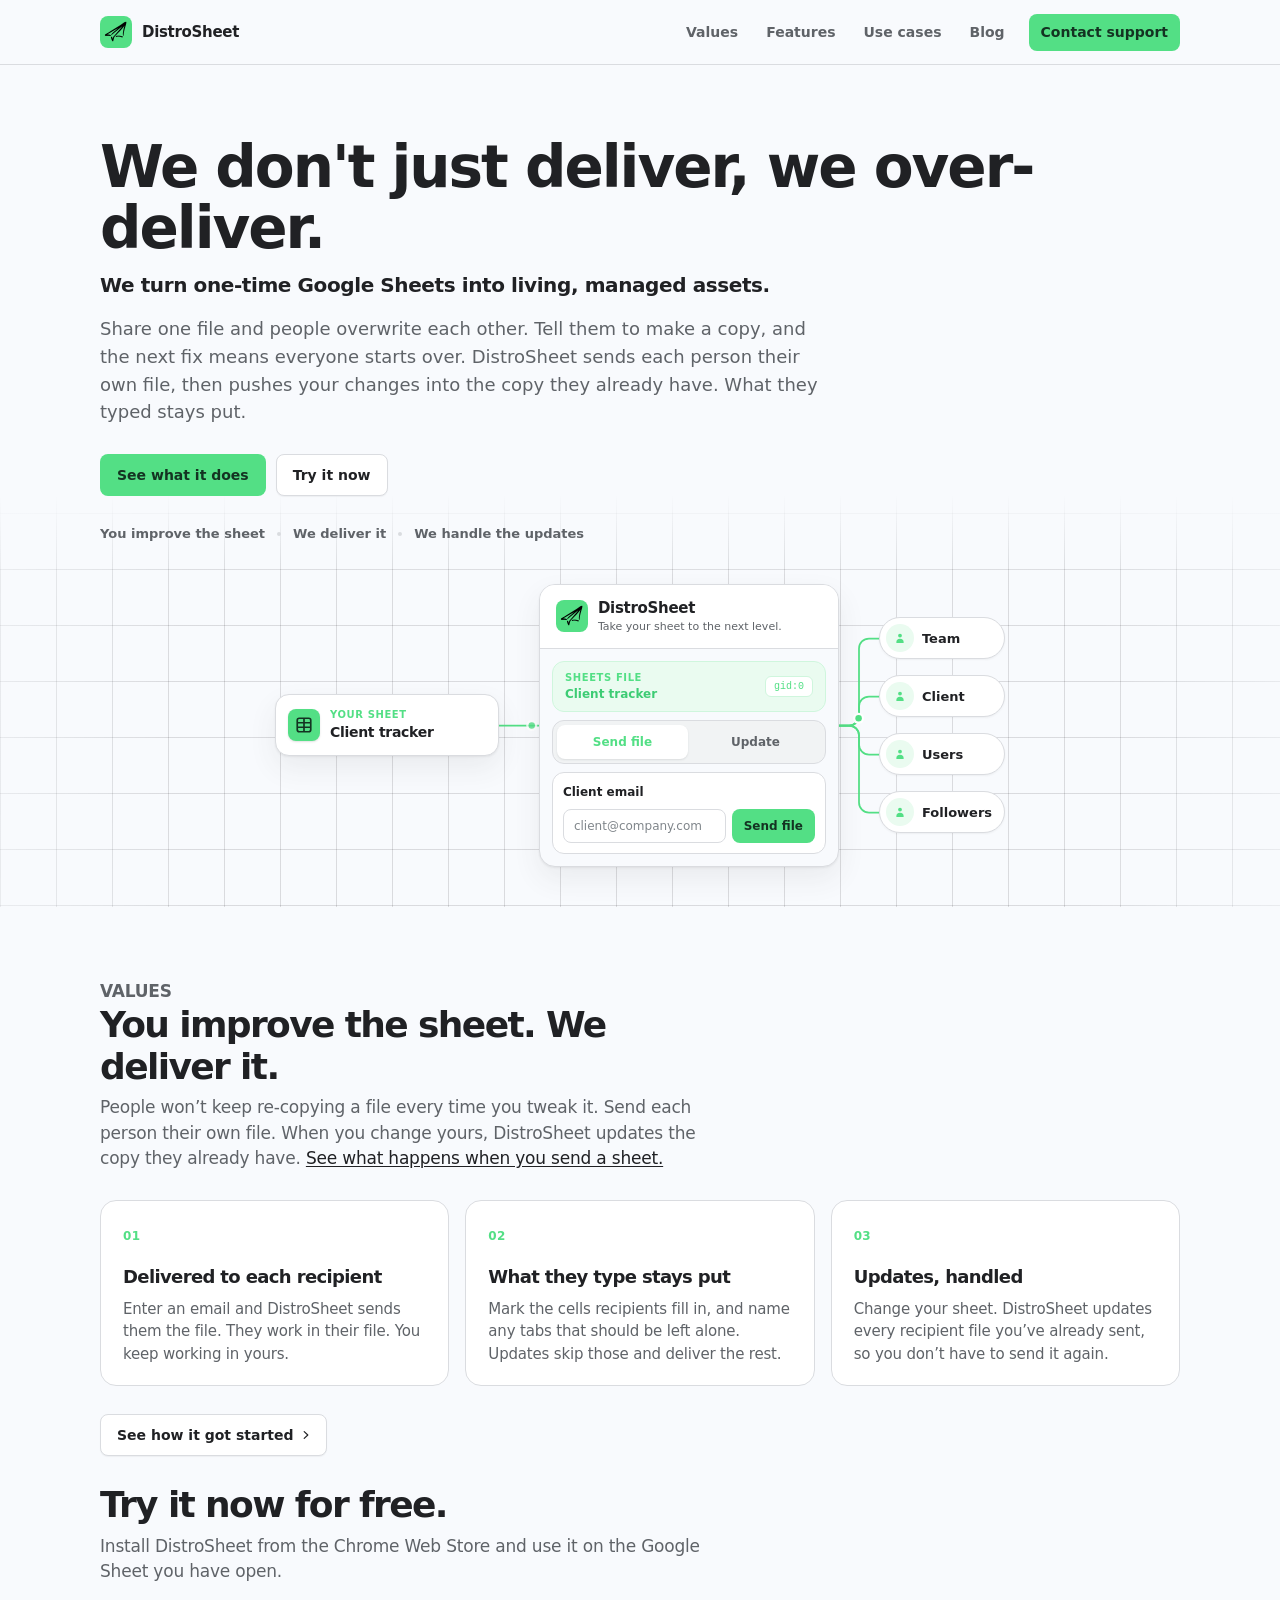
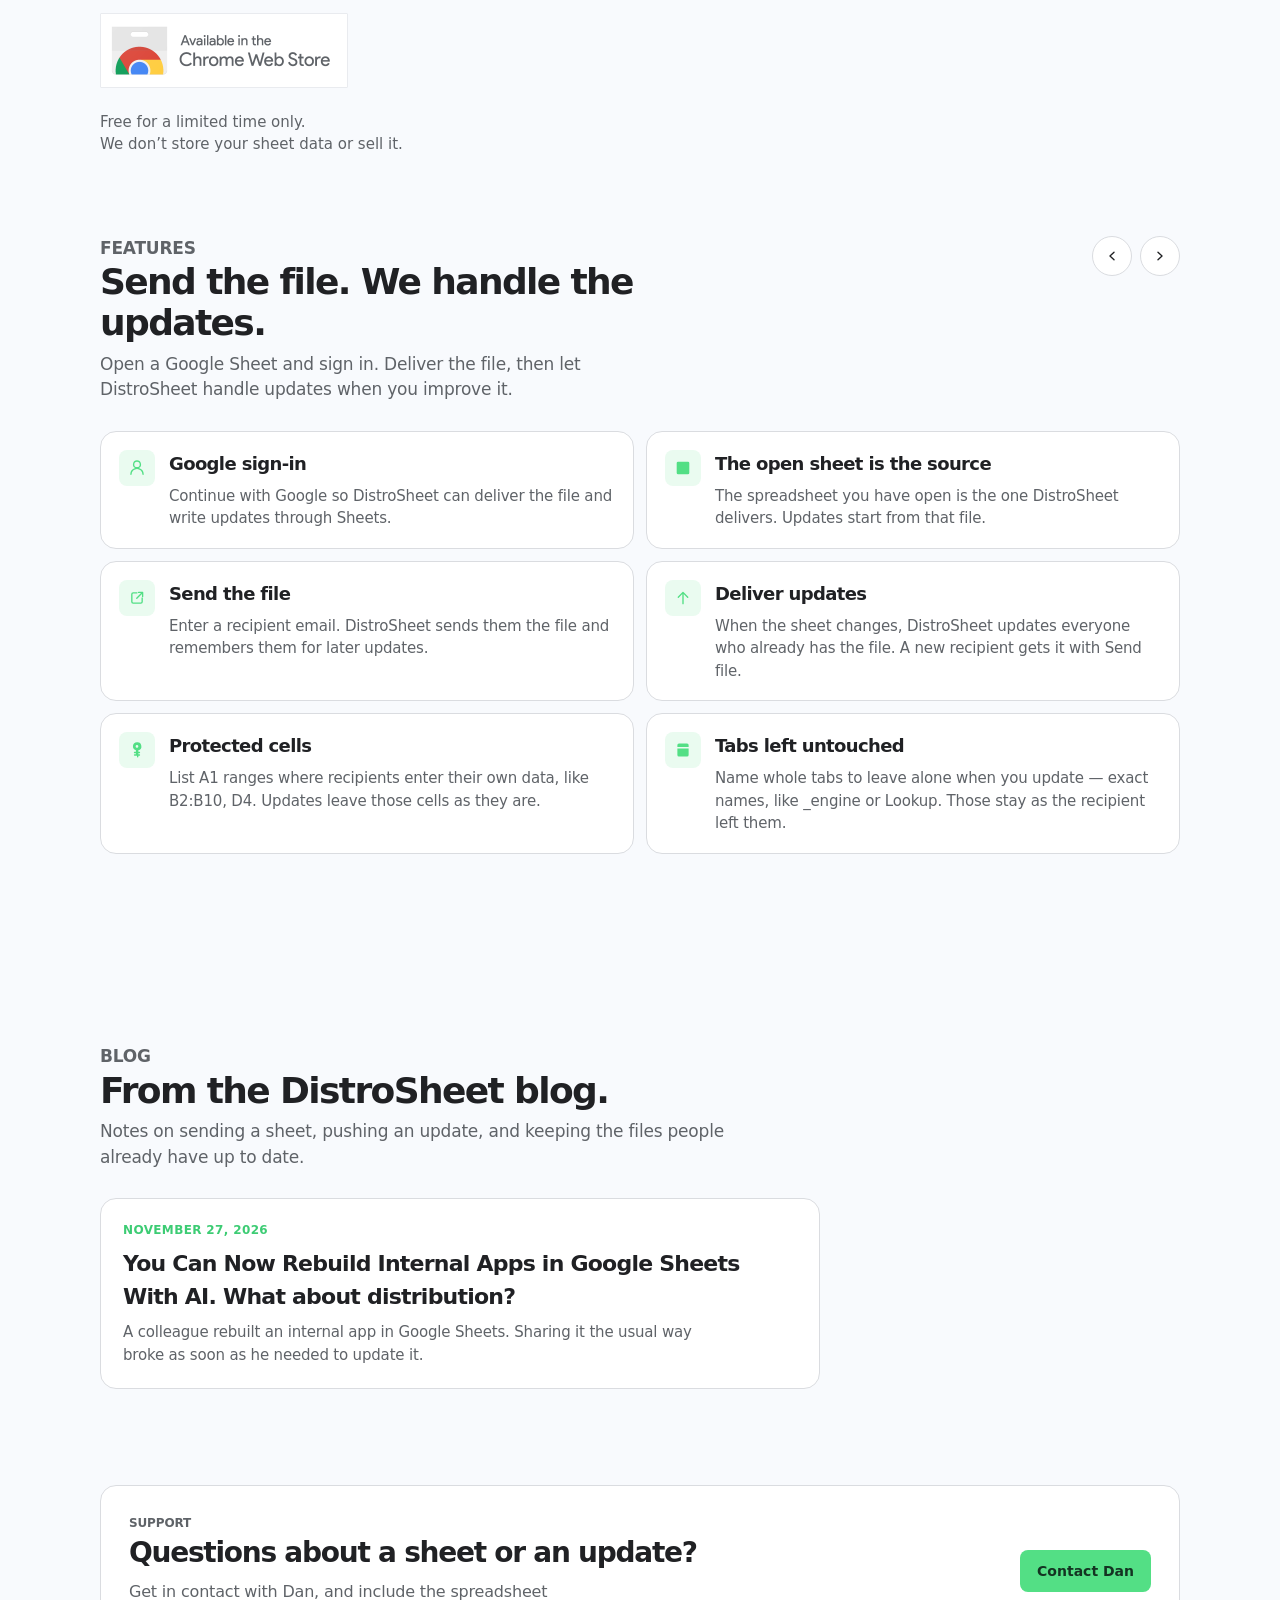
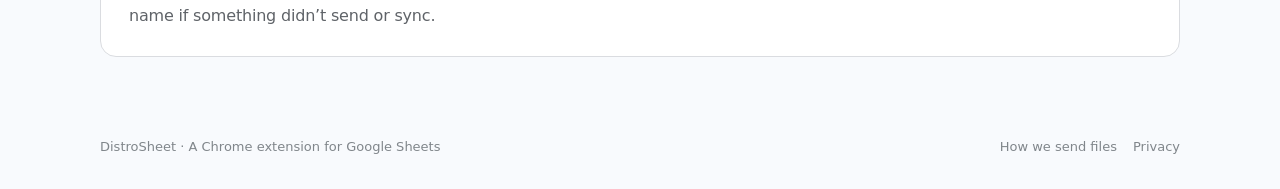
==== commit 6c467fa1: "Cycle between features and use cases so both stay in view. Co-authored-by: Cursor <cursoragent@curso" ====
--- a/index.html
+++ b/index.html
@@ -544,6 +544,6 @@
       </div>
     </footer>
 
-    <script src="/main.js?v=25"></script>
+    <script src="/main.js?v=27"></script>
   </body>
 </html>
